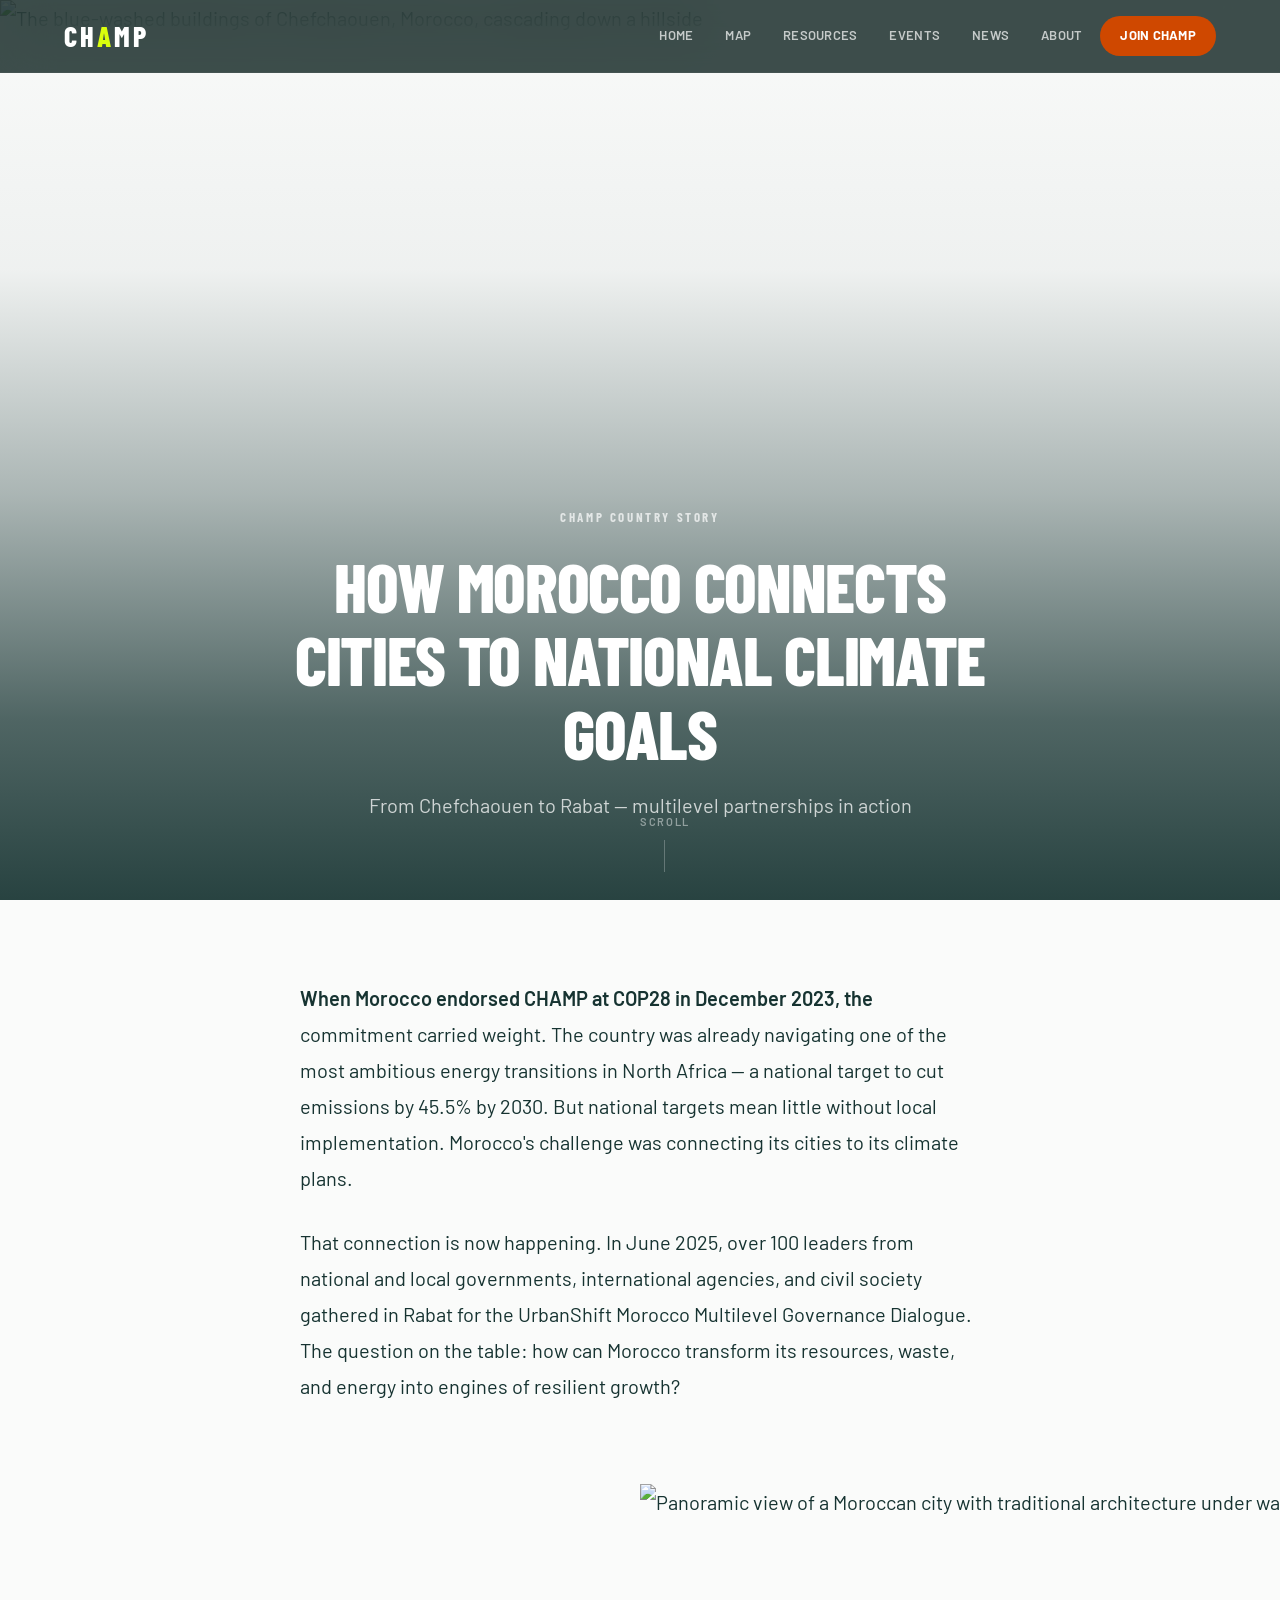
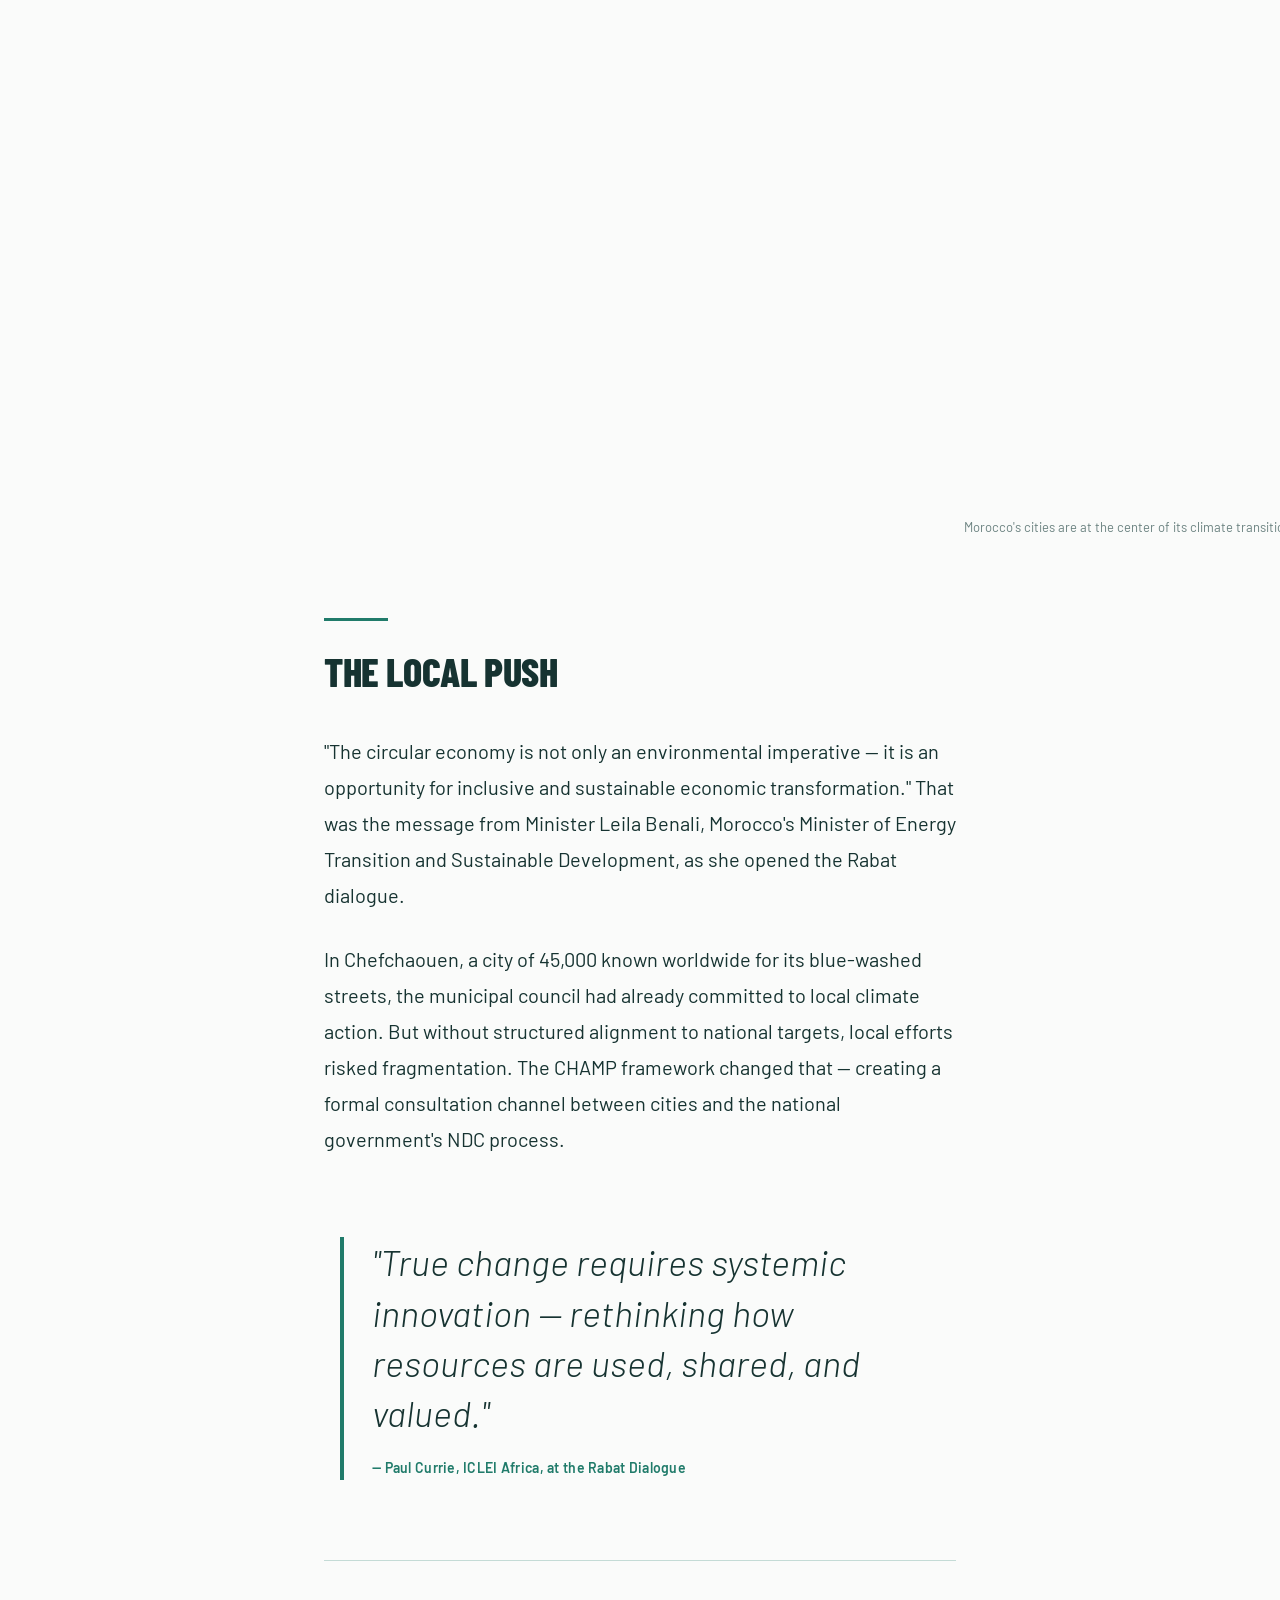
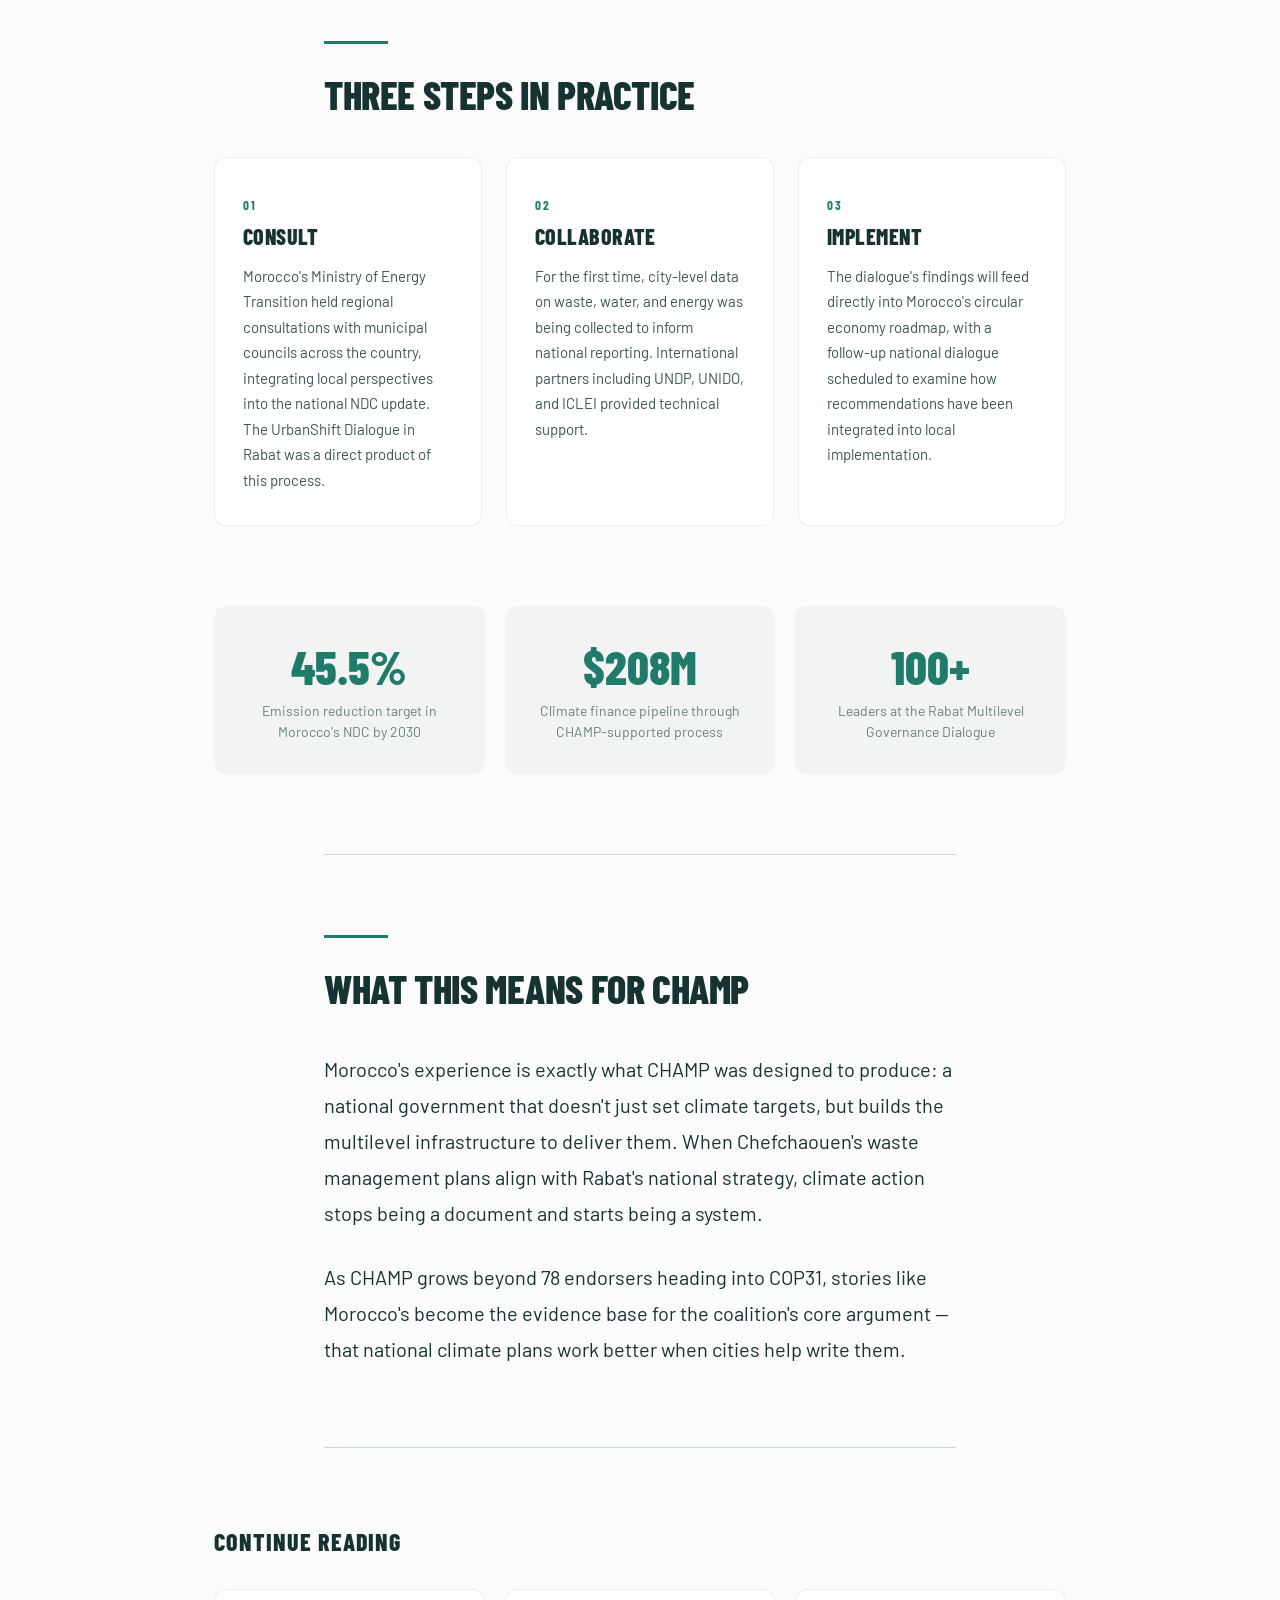
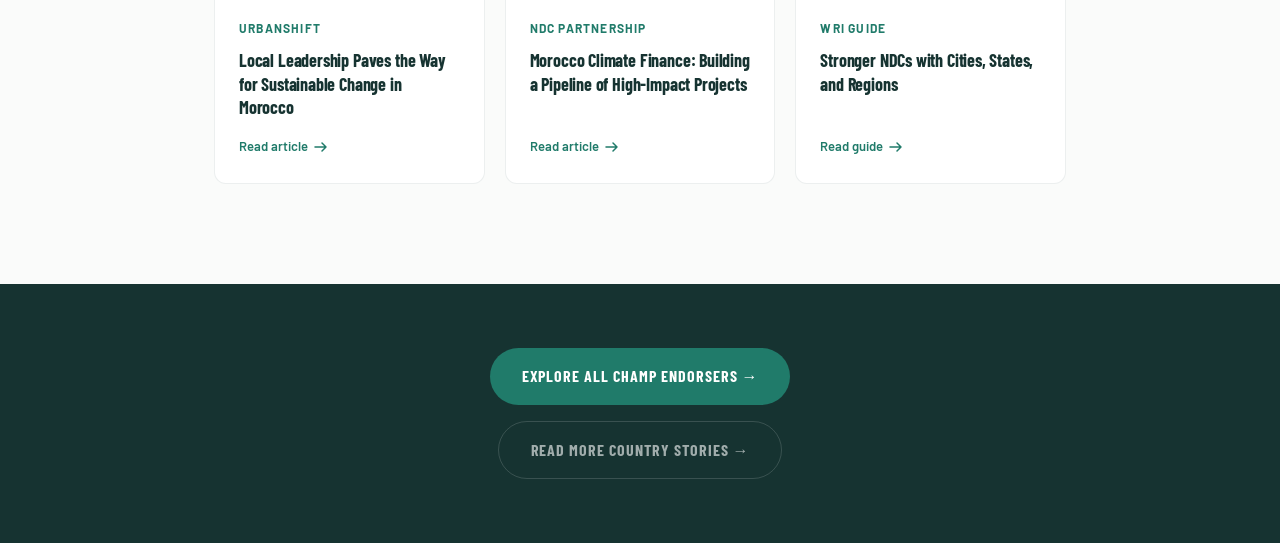
==== story/morocco.html @ 32584997 "feat: add Morocco country story — editorial longform page Immersive magazine-style feature article c" ====
<!DOCTYPE html>
<html lang="en">
<head>
  <meta charset="UTF-8">
  <meta name="viewport" content="width=device-width, initial-scale=1.0">
  <title>Morocco: Connecting Cities to National Climate Goals — CHAMP Country Story</title>
  <meta name="description" content="How Morocco is building multilevel partnerships to connect cities like Chefchaouen to national climate targets through the CHAMP coalition.">
  <meta property="og:title" content="How Morocco Connects Cities to National Climate Goals — CHAMP">
  <meta property="og:description" content="From Chefchaouen to Rabat — multilevel partnerships in action. A CHAMP country story.">
  <meta property="og:type" content="article">
  <link rel="icon" href="data:image/svg+xml,<svg xmlns='http://www.w3.org/2000/svg' viewBox='0 0 32 32'><circle cx='16' cy='16' r='14' fill='%23207B6A'/><text x='16' y='21' text-anchor='middle' fill='%23DBFE0C' font-size='14' font-weight='bold' font-family='sans-serif'>C</text></svg>">
  <link rel="preconnect" href="https://fonts.googleapis.com">
  <link rel="preconnect" href="https://fonts.gstatic.com" crossorigin>
  <link href="https://fonts.googleapis.com/css2?family=Barlow+Condensed:wght@700;800&family=Barlow:ital,wght@0,400;0,600;0,700;1,300&display=swap" rel="stylesheet">
  <link rel="stylesheet" href="../css/styles.css">

  <style>
    /* =============================================
       MOROCCO STORY — EDITORIAL STYLES
       Self-contained. Only nav comes from styles.css
       ============================================= */

    /* --- Reset page-level styles from main CSS --- */
    .story-page {
      background: #FAFBFA;
      color: #163331;
      font-family: 'Barlow', sans-serif;
      font-size: 20px;
      line-height: 1.8;
      overflow-x: hidden;
    }

    .story-page *,
    .story-page *::before,
    .story-page *::after {
      box-sizing: border-box;
    }

    /* Hide the grain overlay from main site */
    .grain-overlay { display: none; }

    /* --- Prose column --- */
    .story-prose {
      max-width: 680px;
      margin: 0 auto;
      padding: 0 24px;
    }

    /* =========================================
       HERO
       ========================================= */
    .story-hero {
      position: relative;
      width: 100%;
      height: 100vh;
      min-height: 600px;
      display: flex;
      align-items: flex-end;
      justify-content: center;
      overflow: hidden;
    }

    .story-hero__img {
      position: absolute;
      inset: 0;
      width: 100%;
      height: 100%;
      object-fit: cover;
      object-position: center 40%;
    }

    .story-hero__overlay {
      position: absolute;
      inset: 0;
      background: linear-gradient(
        to bottom,
        rgba(22, 51, 49, 0) 0%,
        rgba(22, 51, 49, 0.05) 30%,
        rgba(22, 51, 49, 0.35) 55%,
        rgba(22, 51, 49, 0.75) 80%,
        rgba(22, 51, 49, 0.92) 100%
      );
    }

    .story-hero__content {
      position: relative;
      z-index: 2;
      max-width: 800px;
      padding: 0 24px 80px;
      text-align: center;
      color: #fff;
    }

    .story-hero__eyebrow {
      font-family: 'Barlow Condensed', sans-serif;
      font-size: 0.8125rem;
      font-weight: 700;
      letter-spacing: 0.2em;
      text-transform: uppercase;
      color: rgba(255,255,255,0.7);
      margin-bottom: 20px;
      opacity: 0;
      transform: translateY(20px);
      animation: heroFadeIn 0.8s 0.3s cubic-bezier(0.16, 1, 0.3, 1) forwards;
    }

    .story-hero__headline {
      font-family: 'Barlow Condensed', sans-serif;
      font-size: clamp(2.5rem, 6vw, 4.25rem);
      font-weight: 800;
      line-height: 1.08;
      letter-spacing: -0.02em;
      text-transform: uppercase;
      margin: 0 0 20px;
      opacity: 0;
      transform: translateY(24px);
      animation: heroFadeIn 0.9s 0.5s cubic-bezier(0.16, 1, 0.3, 1) forwards;
    }

    .story-hero__subline {
      font-family: 'Barlow', sans-serif;
      font-size: clamp(1rem, 2vw, 1.25rem);
      font-weight: 400;
      line-height: 1.5;
      color: rgba(255,255,255,0.75);
      margin: 0;
      opacity: 0;
      transform: translateY(20px);
      animation: heroFadeIn 0.8s 0.75s cubic-bezier(0.16, 1, 0.3, 1) forwards;
    }

    .story-hero__scroll-hint {
      position: absolute;
      bottom: 28px;
      left: 50%;
      transform: translateX(-50%);
      z-index: 2;
      display: flex;
      flex-direction: column;
      align-items: center;
      gap: 8px;
      opacity: 0;
      animation: heroFadeIn 0.6s 1.2s cubic-bezier(0.16, 1, 0.3, 1) forwards;
    }

    .story-hero__scroll-hint span {
      font-size: 0.6875rem;
      font-weight: 600;
      letter-spacing: 0.15em;
      text-transform: uppercase;
      color: rgba(255,255,255,0.45);
    }

    .story-hero__scroll-line {
      width: 1px;
      height: 32px;
      background: rgba(255,255,255,0.25);
      position: relative;
      overflow: hidden;
    }

    .story-hero__scroll-line::after {
      content: '';
      position: absolute;
      top: -100%;
      left: 0;
      width: 100%;
      height: 100%;
      background: rgba(255,255,255,0.7);
      animation: scrollPulse 2s ease-in-out infinite;
    }

    @keyframes heroFadeIn {
      to { opacity: 1; transform: translateY(0); }
    }

    @keyframes scrollPulse {
      0%   { top: -100%; }
      50%  { top: 100%; }
      100% { top: 100%; }
    }

    /* =========================================
       INTRO SECTION
       ========================================= */
    .story-intro {
      padding: 80px 24px 0;
    }

    .story-intro p {
      max-width: 680px;
      margin: 0 auto 28px;
      font-size: 20px;
      line-height: 1.8;
      color: #163331;
    }

    .story-intro p:first-child::first-line {
      font-weight: 600;
    }

    /* =========================================
       FULL-WIDTH IMAGE BREAKOUT
       ========================================= */
    .story-breakout {
      position: relative;
      width: 100vw;
      left: 50%;
      transform: translateX(-50%);
      margin: 80px 0;
    }

    .story-breakout__img {
      width: 100%;
      height: 56vw;
      max-height: 620px;
      object-fit: cover;
      display: block;
    }

    .story-breakout__caption {
      max-width: 680px;
      margin: 14px auto 0;
      padding: 0 24px;
      font-size: 0.8125rem;
      line-height: 1.5;
      color: #6b8280;
    }

    /* =========================================
       SECTION HEADERS
       ========================================= */
    .story-section-header {
      max-width: 680px;
      margin: 0 auto 40px;
      padding: 0 24px;
    }

    .story-section-header__rule {
      width: 64px;
      height: 3px;
      background: #207B6A;
      border: none;
      margin: 0 0 28px;
    }

    .story-section-header h2 {
      font-family: 'Barlow Condensed', sans-serif;
      font-size: clamp(1.75rem, 4vw, 2.5rem);
      font-weight: 800;
      line-height: 1.12;
      letter-spacing: -0.01em;
      text-transform: uppercase;
      color: #163331;
      margin: 0;
    }

    /* =========================================
       BODY TEXT
       ========================================= */
    .story-body {
      max-width: 680px;
      margin: 0 auto;
      padding: 0 24px;
    }

    .story-body p {
      margin: 0 0 28px;
      font-size: 20px;
      line-height: 1.8;
      color: #163331;
    }

    /* =========================================
       SECTION DIVIDER
       ========================================= */
    .story-divider {
      width: 100%;
      max-width: 680px;
      margin: 80px auto;
      padding: 0 24px;
    }

    .story-divider hr {
      border: none;
      height: 1px;
      background: #207B6A;
      opacity: 0.25;
    }

    /* =========================================
       PULL QUOTE
       ========================================= */
    .story-pullquote {
      max-width: 600px;
      margin: 80px auto;
      padding: 0 24px 0 28px;
      border-left: 4px solid #207B6A;
    }

    .story-pullquote blockquote {
      margin: 0;
      padding: 0;
    }

    .story-pullquote blockquote p {
      font-family: 'Barlow', sans-serif;
      font-size: clamp(1.5rem, 3.5vw, 2.25rem);
      font-weight: 300;
      font-style: italic;
      line-height: 1.4;
      color: #163331;
      margin: 0 0 16px;
    }

    .story-pullquote cite {
      display: block;
      font-style: normal;
      font-size: 0.875rem;
      font-weight: 600;
      color: #207B6A;
      letter-spacing: 0.02em;
    }

    /* =========================================
       THREE STEPS CARDS
       ========================================= */
    .story-steps {
      max-width: 900px;
      margin: 0 auto 40px;
      padding: 0 24px;
      display: grid;
      grid-template-columns: repeat(3, 1fr);
      gap: 24px;
    }

    .story-step {
      background: #fff;
      border: 1px solid rgba(22, 51, 49, 0.08);
      border-radius: 12px;
      padding: 36px 28px 32px;
      transition: transform 0.3s cubic-bezier(0.16, 1, 0.3, 1),
                  box-shadow 0.3s cubic-bezier(0.16, 1, 0.3, 1);
    }

    .story-step:hover {
      transform: translateY(-3px);
      box-shadow: 0 8px 30px rgba(22, 51, 49, 0.08);
    }

    .story-step__number {
      font-family: 'Barlow Condensed', sans-serif;
      font-size: 0.8125rem;
      font-weight: 700;
      letter-spacing: 0.15em;
      color: #207B6A;
      margin-bottom: 6px;
    }

    .story-step__title {
      font-family: 'Barlow Condensed', sans-serif;
      font-size: 1.375rem;
      font-weight: 800;
      text-transform: uppercase;
      letter-spacing: 0.02em;
      color: #163331;
      margin: 0 0 14px;
      line-height: 1.2;
    }

    .story-step p {
      font-size: 0.9375rem;
      line-height: 1.7;
      color: #3d5654;
      margin: 0;
    }

    /* =========================================
       DATA CALLOUT CARDS
       ========================================= */
    .story-data-cards {
      max-width: 900px;
      margin: 80px auto;
      padding: 0 24px;
      display: grid;
      grid-template-columns: repeat(3, 1fr);
      gap: 20px;
    }

    .story-data-card {
      background: #F2F4F3;
      border-radius: 12px;
      padding: 36px 24px 32px;
      text-align: center;
    }

    .story-data-card__number {
      font-family: 'Barlow Condensed', sans-serif;
      font-size: clamp(2.5rem, 5vw, 3rem);
      font-weight: 800;
      color: #207B6A;
      line-height: 1;
      margin-bottom: 10px;
    }

    .story-data-card__label {
      font-size: 0.875rem;
      line-height: 1.5;
      color: #6b8280;
      max-width: 200px;
      margin: 0 auto;
    }

    /* =========================================
       RELATED CONTENT CARDS
       ========================================= */
    .story-related {
      max-width: 900px;
      margin: 0 auto;
      padding: 0 24px 100px;
    }

    .story-related__header {
      margin-bottom: 32px;
    }

    .story-related__header h2 {
      font-family: 'Barlow Condensed', sans-serif;
      font-size: 1.5rem;
      font-weight: 800;
      text-transform: uppercase;
      letter-spacing: 0.04em;
      color: #163331;
      margin: 0;
    }

    .story-related__grid {
      display: grid;
      grid-template-columns: repeat(3, 1fr);
      gap: 20px;
    }

    .story-related-card {
      display: flex;
      flex-direction: column;
      background: #fff;
      border: 1px solid rgba(22, 51, 49, 0.08);
      border-radius: 12px;
      padding: 28px 24px 24px;
      text-decoration: none;
      color: inherit;
      transition: transform 0.3s cubic-bezier(0.16, 1, 0.3, 1),
                  box-shadow 0.3s cubic-bezier(0.16, 1, 0.3, 1),
                  border-color 0.3s ease;
    }

    .story-related-card:hover {
      transform: translateY(-3px);
      box-shadow: 0 8px 30px rgba(22, 51, 49, 0.08);
      border-color: rgba(32, 123, 106, 0.25);
    }

    .story-related-card__source {
      font-size: 0.75rem;
      font-weight: 700;
      letter-spacing: 0.1em;
      text-transform: uppercase;
      color: #207B6A;
      margin-bottom: 10px;
    }

    .story-related-card__title {
      font-family: 'Barlow Condensed', sans-serif;
      font-size: 1.125rem;
      font-weight: 700;
      line-height: 1.3;
      color: #163331;
      margin: 0 0 auto;
      padding-bottom: 16px;
    }

    .story-related-card__arrow {
      font-size: 0.8125rem;
      font-weight: 600;
      color: #207B6A;
      display: flex;
      align-items: center;
      gap: 6px;
    }

    .story-related-card__arrow svg {
      transition: transform 0.25s ease;
    }

    .story-related-card:hover .story-related-card__arrow svg {
      transform: translateX(4px);
    }

    /* =========================================
       FOOTER CTA BAND
       ========================================= */
    .story-footer-cta {
      background: #163331;
      padding: 64px 24px;
      text-align: center;
    }

    .story-footer-cta__inner {
      max-width: 600px;
      margin: 0 auto;
      display: flex;
      flex-direction: column;
      align-items: center;
      gap: 16px;
    }

    .story-footer-cta a {
      display: inline-block;
      font-family: 'Barlow Condensed', sans-serif;
      font-size: 1rem;
      font-weight: 700;
      letter-spacing: 0.06em;
      text-transform: uppercase;
      text-decoration: none;
      padding: 14px 32px;
      border-radius: 100px;
      transition: transform 0.25s cubic-bezier(0.16, 1, 0.3, 1),
                  background 0.25s ease,
                  box-shadow 0.25s ease;
    }

    .story-footer-cta a:hover {
      transform: translateY(-2px);
    }

    .story-footer-cta__primary {
      background: #207B6A;
      color: #fff;
    }

    .story-footer-cta__primary:hover {
      background: #1a9a82;
      box-shadow: 0 6px 20px rgba(32, 123, 106, 0.3);
    }

    .story-footer-cta__secondary {
      background: transparent;
      color: rgba(255,255,255,0.6);
      border: 1px solid rgba(255,255,255,0.15);
    }

    .story-footer-cta__secondary:hover {
      color: #fff;
      border-color: rgba(255,255,255,0.35);
    }

    /* =========================================
       SCROLL REVEAL ANIMATION
       ========================================= */
    .reveal {
      opacity: 0;
      transform: translateY(30px);
      transition: opacity 0.7s cubic-bezier(0.16, 1, 0.3, 1),
                  transform 0.7s cubic-bezier(0.16, 1, 0.3, 1);
    }

    .reveal.is-revealed {
      opacity: 1;
      transform: translateY(0);
    }

    /* Stagger children */
    .reveal-stagger > .reveal:nth-child(1) { transition-delay: 0s; }
    .reveal-stagger > .reveal:nth-child(2) { transition-delay: 0.1s; }
    .reveal-stagger > .reveal:nth-child(3) { transition-delay: 0.2s; }

    /* =========================================
       RESPONSIVE
       ========================================= */
    @media (max-width: 768px) {
      .story-hero__content {
        padding-bottom: 100px;
      }

      .story-hero__headline {
        font-size: clamp(2rem, 8vw, 2.75rem);
      }

      .story-hero__scroll-hint {
        bottom: 50px;
      }

      .story-intro {
        padding-top: 56px;
      }

      .story-intro p,
      .story-body p {
        font-size: 18px;
        line-height: 1.75;
      }

      .story-breakout {
        margin: 56px 0;
      }

      .story-breakout__img {
        height: 65vw;
      }

      .story-pullquote {
        margin: 56px auto;
        padding-left: 20px;
      }

      .story-pullquote blockquote p {
        font-size: 1.375rem;
      }

      .story-steps {
        grid-template-columns: 1fr;
        gap: 16px;
      }

      .story-step {
        padding: 28px 24px 24px;
      }

      .story-data-cards {
        grid-template-columns: 1fr;
        gap: 12px;
        margin: 56px auto;
      }

      .story-data-card {
        padding: 28px 20px 24px;
      }

      .story-related__grid {
        grid-template-columns: 1fr;
        gap: 12px;
      }

      .story-related {
        padding-bottom: 64px;
      }

      .story-divider {
        margin: 56px auto;
      }

      .story-footer-cta {
        padding: 48px 24px;
      }
    }

    @media (min-width: 769px) and (max-width: 1024px) {
      .story-steps {
        grid-template-columns: repeat(3, 1fr);
        gap: 16px;
      }

      .story-step {
        padding: 28px 20px 24px;
      }

      .story-step p {
        font-size: 0.875rem;
      }
    }

    /* =========================================
       PRINT STYLES
       ========================================= */
    @media print {
      .site-header,
      .nav-overlay,
      .story-hero__scroll-hint,
      .story-footer-cta {
        display: none !important;
      }

      .story-page {
        font-size: 12pt;
        line-height: 1.6;
        color: #000;
        background: #fff;
      }

      .story-hero {
        height: auto;
        min-height: 0;
        page-break-after: always;
      }

      .story-hero__img {
        position: relative;
        height: 300px;
      }

      .story-hero__overlay {
        display: none;
      }

      .story-hero__content {
        position: relative;
        color: #000;
        padding: 24px 0;
      }

      .story-breakout {
        width: 100%;
        left: 0;
        transform: none;
      }

      .story-breakout__img {
        height: auto;
        max-height: 300px;
      }

      .story-steps,
      .story-data-cards,
      .story-related__grid {
        grid-template-columns: repeat(3, 1fr);
      }

      .reveal {
        opacity: 1 !important;
        transform: none !important;
      }

      a[href]::after {
        content: " (" attr(href) ")";
        font-size: 0.75em;
        color: #666;
      }

      .nav-logo::after,
      .nav-menu a::after,
      .story-related-card__arrow::after {
        content: none !important;
      }
    }
  </style>
</head>
<body class="story-page">

  <a href="#story-content" class="skip-link">Skip to main content</a>

  <!-- Header — shared nav from styles.css -->
  <header class="site-header">
    <nav class="site-nav" aria-label="Main navigation">
      <a href="../index.html" class="nav-logo" aria-label="CHAMP home">CH<span>A</span>MP</a>
      <button class="nav-hamburger" aria-expanded="false" aria-controls="nav-menu" aria-label="Toggle navigation menu">
        <span></span><span></span><span></span>
      </button>
      <div class="nav-menu" id="nav-menu" role="menubar">
        <a href="../index.html" role="menuitem">Home</a>
        <a href="../index.html#map-section" role="menuitem">Map</a>
        <a href="../resources.html" role="menuitem">Resources</a>
        <a href="../events.html" role="menuitem">Events</a>
        <a href="../news.html" role="menuitem">News</a>
        <a href="../about.html" role="menuitem">About</a>
        <a href="../about.html#join" class="nav-cta" role="menuitem">Join CHAMP</a>
      </div>
    </nav>
    <div class="nav-overlay"></div>
  </header>

  <main id="story-content">

    <!-- ============ HERO ============ -->
    <section class="story-hero" aria-label="Story hero">
      <img
        class="story-hero__img"
        src="https://images.unsplash.com/photo-1553603227-2358aabe821e?w=1920&q=80"
        alt="The blue-washed buildings of Chefchaouen, Morocco, cascading down a hillside"
        loading="eager"
      >
      <div class="story-hero__overlay" aria-hidden="true"></div>
      <div class="story-hero__content">
        <p class="story-hero__eyebrow">CHAMP Country Story</p>
        <h1 class="story-hero__headline">How Morocco Connects Cities to National Climate Goals</h1>
        <p class="story-hero__subline">From Chefchaouen to Rabat — multilevel partnerships in action</p>
      </div>
      <div class="story-hero__scroll-hint" aria-hidden="true">
        <span>Scroll</span>
        <div class="story-hero__scroll-line"></div>
      </div>
    </section>

    <!-- ============ INTRO ============ -->
    <section class="story-intro" aria-label="Introduction">
      <p class="reveal">When Morocco endorsed CHAMP at COP28 in December 2023, the commitment carried weight. The country was already navigating one of the most ambitious energy transitions in North Africa — a national target to cut emissions by 45.5% by 2030. But national targets mean little without local implementation. Morocco's challenge was connecting its cities to its climate plans.</p>
      <p class="reveal">That connection is now happening. In June 2025, over 100 leaders from national and local governments, international agencies, and civil society gathered in Rabat for the UrbanShift Morocco Multilevel Governance Dialogue. The question on the table: how can Morocco transform its resources, waste, and energy into engines of resilient growth?</p>
    </section>

    <!-- ============ FULL-WIDTH IMAGE BREAK ============ -->
    <figure class="story-breakout reveal" role="img" aria-label="Morocco landscape">
      <img
        class="story-breakout__img"
        src="https://images.unsplash.com/photo-1489749798305-4fea3ae63d43?w=1920&q=80"
        alt="Panoramic view of a Moroccan city with traditional architecture under warm sunlight"
        loading="lazy"
      >
      <figcaption class="story-breakout__caption">Morocco's cities are at the center of its climate transition. Photo: Unsplash</figcaption>
    </figure>

    <!-- ============ THE LOCAL PUSH ============ -->
    <div class="story-section-header reveal">
      <hr class="story-section-header__rule">
      <h2>The Local Push</h2>
    </div>

    <div class="story-body">
      <p class="reveal">"The circular economy is not only an environmental imperative — it is an opportunity for inclusive and sustainable economic transformation." That was the message from Minister Leila Benali, Morocco's Minister of Energy Transition and Sustainable Development, as she opened the Rabat dialogue.</p>
      <p class="reveal">In Chefchaouen, a city of 45,000 known worldwide for its blue-washed streets, the municipal council had already committed to local climate action. But without structured alignment to national targets, local efforts risked fragmentation. The CHAMP framework changed that — creating a formal consultation channel between cities and the national government's NDC process.</p>
    </div>

    <!-- ============ PULL QUOTE ============ -->
    <aside class="story-pullquote reveal" aria-label="Pull quote">
      <blockquote>
        <p>"True change requires systemic innovation — rethinking how resources are used, shared, and valued."</p>
        <cite>— Paul Currie, ICLEI Africa, at the Rabat Dialogue</cite>
      </blockquote>
    </aside>

    <!-- ============ DIVIDER ============ -->
    <div class="story-divider" aria-hidden="true"><hr></div>

    <!-- ============ THREE STEPS IN PRACTICE ============ -->
    <div class="story-section-header reveal">
      <hr class="story-section-header__rule">
      <h2>Three Steps in Practice</h2>
    </div>

    <div class="story-steps reveal-stagger">
      <article class="story-step reveal">
        <div class="story-step__number">01</div>
        <h3 class="story-step__title">Consult</h3>
        <p>Morocco's Ministry of Energy Transition held regional consultations with municipal councils across the country, integrating local perspectives into the national NDC update. The UrbanShift Dialogue in Rabat was a direct product of this process.</p>
      </article>
      <article class="story-step reveal">
        <div class="story-step__number">02</div>
        <h3 class="story-step__title">Collaborate</h3>
        <p>For the first time, city-level data on waste, water, and energy was being collected to inform national reporting. International partners including UNDP, UNIDO, and ICLEI provided technical support.</p>
      </article>
      <article class="story-step reveal">
        <div class="story-step__number">03</div>
        <h3 class="story-step__title">Implement</h3>
        <p>The dialogue's findings will feed directly into Morocco's circular economy roadmap, with a follow-up national dialogue scheduled to examine how recommendations have been integrated into local implementation.</p>
      </article>
    </div>

    <!-- ============ DATA CALLOUT CARDS ============ -->
    <div class="story-data-cards reveal-stagger" aria-label="Key statistics">
      <div class="story-data-card reveal">
        <div class="story-data-card__number">45.5%</div>
        <p class="story-data-card__label">Emission reduction target in Morocco's NDC by 2030</p>
      </div>
      <div class="story-data-card reveal">
        <div class="story-data-card__number">$208M</div>
        <p class="story-data-card__label">Climate finance pipeline through CHAMP-supported process</p>
      </div>
      <div class="story-data-card reveal">
        <div class="story-data-card__number">100+</div>
        <p class="story-data-card__label">Leaders at the Rabat Multilevel Governance Dialogue</p>
      </div>
    </div>

    <!-- ============ DIVIDER ============ -->
    <div class="story-divider" aria-hidden="true"><hr></div>

    <!-- ============ WHAT THIS MEANS FOR CHAMP ============ -->
    <div class="story-section-header reveal">
      <hr class="story-section-header__rule">
      <h2>What This Means for CHAMP</h2>
    </div>

    <div class="story-body">
      <p class="reveal">Morocco's experience is exactly what CHAMP was designed to produce: a national government that doesn't just set climate targets, but builds the multilevel infrastructure to deliver them. When Chefchaouen's waste management plans align with Rabat's national strategy, climate action stops being a document and starts being a system.</p>
      <p class="reveal">As CHAMP grows beyond 78 endorsers heading into COP31, stories like Morocco's become the evidence base for the coalition's core argument — that national climate plans work better when cities help write them.</p>
    </div>

    <!-- ============ DIVIDER ============ -->
    <div class="story-divider" aria-hidden="true"><hr></div>

    <!-- ============ RELATED CONTENT ============ -->
    <section class="story-related reveal" aria-label="Related reading">
      <div class="story-related__header">
        <h2>Continue Reading</h2>
      </div>
      <div class="story-related__grid reveal-stagger">
        <a href="https://www.shiftcities.org/post/local-leadership-paves-way-sustainable-change-morocco" class="story-related-card reveal" target="_blank" rel="noopener noreferrer">
          <div class="story-related-card__source">UrbanShift</div>
          <h3 class="story-related-card__title">Local Leadership Paves the Way for Sustainable Change in Morocco</h3>
          <div class="story-related-card__arrow">
            Read article
            <svg width="14" height="14" viewBox="0 0 14 14" fill="none" aria-hidden="true">
              <path d="M1 7h11M8 3l4 4-4 4" stroke="currentColor" stroke-width="1.5" stroke-linecap="round" stroke-linejoin="round"/>
            </svg>
          </div>
        </a>
        <a href="https://ndcpartnership.org/news/climate-finance-motion-morocco-builds-pipeline-high-impact-projects-worth-usd-208-million" class="story-related-card reveal" target="_blank" rel="noopener noreferrer">
          <div class="story-related-card__source">NDC Partnership</div>
          <h3 class="story-related-card__title">Morocco Climate Finance: Building a Pipeline of High-Impact Projects</h3>
          <div class="story-related-card__arrow">
            Read article
            <svg width="14" height="14" viewBox="0 0 14 14" fill="none" aria-hidden="true">
              <path d="M1 7h11M8 3l4 4-4 4" stroke="currentColor" stroke-width="1.5" stroke-linecap="round" stroke-linejoin="round"/>
            </svg>
          </div>
        </a>
        <a href="#" class="story-related-card reveal">
          <div class="story-related-card__source">WRI Guide</div>
          <h3 class="story-related-card__title">Stronger NDCs with Cities, States, and Regions</h3>
          <div class="story-related-card__arrow">
            Read guide
            <svg width="14" height="14" viewBox="0 0 14 14" fill="none" aria-hidden="true">
              <path d="M1 7h11M8 3l4 4-4 4" stroke="currentColor" stroke-width="1.5" stroke-linecap="round" stroke-linejoin="round"/>
            </svg>
          </div>
        </a>
      </div>
    </section>

  </main>

  <!-- ============ FOOTER CTA BAND ============ -->
  <footer class="story-footer-cta">
    <div class="story-footer-cta__inner">
      <a href="../index.html#map-section" class="story-footer-cta__primary">Explore all CHAMP endorsers &rarr;</a>
      <a href="#" class="story-footer-cta__secondary">Read more Country Stories &rarr;</a>
    </div>
  </footer>

  <!-- Shared nav JS -->
  <script src="../js/nav.js"></script>

  <!-- Scroll reveal (self-contained) -->
  <script>
    (function() {
      'use strict';

      if (!('IntersectionObserver' in window)) {
        // Fallback: show everything if IntersectionObserver is unsupported
        document.querySelectorAll('.reveal').forEach(function(el) {
          el.classList.add('is-revealed');
        });
        return;
      }

      var observer = new IntersectionObserver(function(entries) {
        entries.forEach(function(entry) {
          if (entry.isIntersecting) {
            entry.target.classList.add('is-revealed');
            observer.unobserve(entry.target);
          }
        });
      }, {
        threshold: 0.1,
        rootMargin: '0px 0px -40px 0px'
      });

      document.querySelectorAll('.reveal').forEach(function(el) {
        observer.observe(el);
      });
    })();
  </script>

</body>
</html>
---- css/styles.css ----
/* ================================================
   CHAMP — Elevated Design System
   Aesthetic: Refined Dark Editorial
   Typography: Barlow Condensed (display) + Barlow (body)
   ================================================ */

/* --- Custom Properties --- */
:root {
  /* Brand */
  --dark-green: #163331;
  --navy: #263A6A;
  --teal: #207B6A;
  --neon-green: #DBFE0C;
  --light-mint: #B4DFCE;
  --orange: #CF4800;
  --blue-teal: #5AA0A9;
  --light-gray: #E5E7EB;
  --white: #FFFFFF;
  --black: #000000;

  /* Extended */
  --dark-deep: #0b1a18;
  --navy-deep: #1a2847;
  --surface-light: #f2f5f4;
  --surface-off: #f8faf9;
  --surface-elevated: rgba(255,255,255,0.04);
  --text-dim: rgba(255,255,255,0.45);
  --text-muted: #6b8280;
  --border-glass: rgba(255,255,255,0.08);
  --border-light: rgba(22,51,49,0.06);

  /* Typography */
  --font-primary: 'Barlow', sans-serif;
  --font-display: 'Barlow Condensed', 'Barlow', sans-serif;

  /* Shadows */
  --shadow-sm: 0 1px 3px rgba(0,0,0,0.04), 0 1px 2px rgba(0,0,0,0.06);
  --shadow-md: 0 4px 20px rgba(0,0,0,0.08);
  --shadow-lg: 0 12px 40px rgba(0,0,0,0.12);
  --shadow-xl: 0 20px 60px rgba(0,0,0,0.16);
  --shadow-glow-teal: 0 0 40px rgba(32,123,106,0.15);
  --shadow-glow-neon: 0 0 40px rgba(219,254,12,0.12);
  --shadow-sidebar: -8px 0 40px rgba(0,0,0,0.3);

  /* Radii */
  --radius-sm: 4px;
  --radius-md: 8px;
  --radius-lg: 16px;
  --radius-xl: 24px;
  --radius-pill: 100px;

  /* Transitions */
  --ease-out: cubic-bezier(0.16, 1, 0.3, 1);
  --ease-in-out: cubic-bezier(0.65, 0, 0.35, 1);
  --transition-fast: 200ms var(--ease-out);
  --transition: 400ms var(--ease-out);
  --transition-slow: 700ms var(--ease-out);

  /* Layout */
  --max-width: 1200px;
  --section-padding: 100px;
  --nav-height: 72px;
}

/* --- Reset --- */
*, *::before, *::after {
  box-sizing: border-box;
  margin: 0;
  padding: 0;
}

html {
  font-size: 16px;
  scroll-behavior: smooth;
  -webkit-text-size-adjust: 100%;
}

body {
  font-family: var(--font-primary);
  font-weight: 400;
  line-height: 1.6;
  color: var(--black);
  background: var(--white);
  overflow-x: hidden;
  -webkit-font-smoothing: antialiased;
  -moz-osx-font-smoothing: grayscale;
}

body.nav-open,
body.sidebar-open {
  overflow: hidden;
}

img, svg {
  max-width: 100%;
  height: auto;
  display: block;
}

ul, ol { list-style: none; }

a {
  color: inherit;
  text-decoration: none;
  transition: color var(--transition);
}

button {
  font-family: var(--font-primary);
  cursor: pointer;
  border: none;
  background: none;
}

/* --- Keyframe Animations --- */
@keyframes heroReveal {
  from {
    opacity: 0;
    transform: translateY(40px);
  }
  to {
    opacity: 1;
    transform: none;
  }
}

@keyframes heroRevealScale {
  from {
    opacity: 0;
    transform: scale(0.92);
  }
  to {
    opacity: 1;
    transform: none;
  }
}

@keyframes float {
  0%, 100% { transform: translateY(0) rotate(0deg); }
  50% { transform: translateY(-20px) rotate(1deg); }
}

@keyframes floatSlow {
  0%, 100% { transform: translateY(0); }
  50% { transform: translateY(-10px); }
}

@keyframes spin {
  from { transform: rotate(0deg); }
  to { transform: rotate(360deg); }
}

@keyframes gradientShift {
  0%, 100% { background-position: 0% 50%; }
  50% { background-position: 100% 50%; }
}

@keyframes lineGrow {
  from { transform: scaleX(0); }
  to { transform: scaleX(1); }
}

@keyframes shimmer {
  0% { background-position: -200% 0; }
  100% { background-position: 200% 0; }
}

/* --- Grain Texture Overlay --- */
.grain-overlay {
  position: fixed;
  inset: 0;
  pointer-events: none;
  z-index: 9999;
  opacity: 0.01;
  background-image: url("data:image/svg+xml,%3Csvg viewBox='0 0 256 256' xmlns='http://www.w3.org/2000/svg'%3E%3Cfilter id='n'%3E%3CfeTurbulence type='fractalNoise' baseFrequency='0.8' numOctaves='4' stitchTiles='stitch'/%3E%3C/filter%3E%3Crect width='100%25' height='100%25' filter='url(%23n)' opacity='1'/%3E%3C/svg%3E");
  background-size: 200px 200px;
}

/* --- Skip to content --- */
.skip-link {
  position: absolute;
  top: -100%;
  left: 16px;
  z-index: 10000;
  padding: 12px 24px;
  background: var(--neon-green);
  color: var(--dark-green);
  font-weight: 700;
  font-size: 1rem;
  border-radius: var(--radius-sm);
  transition: top var(--transition);
}

.skip-link:focus {
  top: 16px;
}

/* --- Focus indicators --- */
:focus-visible {
  outline: 3px solid var(--neon-green);
  outline-offset: 2px;
}

a:focus-visible,
button:focus-visible,
[tabindex]:focus-visible {
  outline: 3px solid var(--neon-green);
  outline-offset: 2px;
}

/* --- Typography --- */
h1, h2, h3, h4, h5, h6 {
  font-weight: 700;
  line-height: 1.2;
}

h1 {
  font-family: var(--font-display);
  font-size: clamp(3.5rem, 8vw, 7rem);
  font-weight: 800;
  text-transform: uppercase;
  letter-spacing: -0.03em;
}

h2 {
  font-family: var(--font-display);
  font-size: clamp(2rem, 4vw, 3.25rem);
  font-weight: 700;
  text-transform: uppercase;
  letter-spacing: -0.02em;
  margin-bottom: 48px;
}

h3 {
  font-size: 1.5rem;
  letter-spacing: -0.01em;
  margin-bottom: 14px;
}

h4 {
  font-size: 1.25rem;
  margin-bottom: 10px;
}

.text-accent {
  font-weight: 300;
  font-style: italic;
}

/* --- Layout --- */
.container {
  width: 100%;
  max-width: var(--max-width);
  margin: 0 auto;
  padding: 0 24px;
}

.section {
  padding: var(--section-padding) 0;
  position: relative;
}

/* --- Section Labels --- */
.section-label {
  display: block;
  font-size: 0.75rem;
  font-weight: 700;
  letter-spacing: 0.15em;
  text-transform: uppercase;
  color: var(--teal);
  margin-bottom: 12px;
  position: relative;
  padding-left: 20px;
  text-align: left !important;
}

.section-label::before {
  content: '';
  position: absolute;
  left: 0;
  top: 50%;
  transform: translateY(-50%);
  width: 12px;
  height: 1.5px;
  background: var(--teal);
}

.join-cta .section-label {
  text-align: center !important;
  padding-left: 0;
}

.join-cta .section-label::before {
  display: none;
}

/* --- Section Divider --- */
.section-divider {
  height: 1px;
  background: linear-gradient(90deg, transparent 0%, var(--teal) 50%, transparent 100%);
  opacity: 0.2;
  max-width: 600px;
  margin: 0 auto;
}

/* --- Navigation (Glass Morphism) --- */
.site-header {
  position: fixed;
  top: 0;
  left: 0;
  right: 0;
  z-index: 1000;
  background: rgba(14, 34, 32, 0.8);
  backdrop-filter: blur(24px);
  -webkit-backdrop-filter: blur(24px);
  border-bottom: 1px solid rgba(255,255,255,0.04);
  transition: background var(--transition), border-color var(--transition);
}

.site-header.is-scrolled {
  background: rgba(14, 34, 32, 0.95);
}

.site-nav {
  display: flex;
  align-items: center;
  justify-content: space-between;
  max-width: var(--max-width);
  margin: 0 auto;
  padding: 0 24px;
  height: var(--nav-height);
}

.nav-logo {
  font-family: var(--font-display);
  font-size: 1.75rem;
  font-weight: 800;
  color: var(--white);
  letter-spacing: 3px;
  text-transform: uppercase;
  transition: opacity var(--transition);
}

.nav-logo:hover {
  opacity: 0.8;
}

.nav-logo span {
  color: var(--neon-green);
}

.nav-menu {
  display: flex;
  align-items: center;
  gap: 4px;
}

.nav-menu a {
  color: rgba(255,255,255,0.7);
  font-size: 0.8125rem;
  font-weight: 600;
  padding: 8px 14px;
  border-radius: var(--radius-pill);
  transition: all var(--transition-fast);
  white-space: nowrap;
  letter-spacing: 0.02em;
  text-transform: uppercase;
}

.nav-menu a:hover {
  color: var(--white);
  background: rgba(255,255,255,0.06);
}

.nav-menu a.is-active {
  color: var(--neon-green);
  background: rgba(219,254,12,0.08);
}

.nav-cta {
  background: var(--orange) !important;
  color: var(--white) !important;
  padding: 8px 20px !important;
  border-radius: var(--radius-pill) !important;
  font-weight: 700 !important;
  transition: all var(--transition-fast) !important;
}

.nav-cta:hover {
  background: #b53e00 !important;
  color: var(--white) !important;
  transform: translateY(-1px);
  box-shadow: 0 4px 12px rgba(207,72,0,0.3);
}

.nav-hamburger {
  display: none;
  flex-direction: column;
  justify-content: center;
  gap: 5px;
  width: 36px;
  height: 36px;
  padding: 6px;
  cursor: pointer;
  z-index: 1001;
  border-radius: var(--radius-sm);
  transition: background var(--transition-fast);
}

.nav-hamburger:hover {
  background: rgba(255,255,255,0.06);
}

.nav-hamburger span {
  display: block;
  width: 100%;
  height: 2px;
  background: var(--white);
  transition: transform var(--transition), opacity var(--transition);
  border-radius: 1px;
}

.nav-overlay {
  display: none;
  position: fixed;
  inset: 0;
  background: rgba(0,0,0,0.6);
  backdrop-filter: blur(4px);
  z-index: 999;
}

.nav-overlay.is-visible {
  display: block;
}

/* --- Buttons --- */
.btn {
  display: inline-flex;
  align-items: center;
  gap: 8px;
  padding: 14px 28px;
  font-family: var(--font-primary);
  font-size: 0.875rem;
  font-weight: 700;
  border-radius: var(--radius-pill);
  transition: all var(--transition);
  cursor: pointer;
  text-align: center;
  line-height: 1.4;
  letter-spacing: 0.02em;
  text-transform: uppercase;
  position: relative;
  overflow: hidden;
}


.btn-primary {
  background: var(--orange);
  color: var(--white);
  border: 2px solid var(--orange);
}

.btn-primary:hover {
  background: #b53e00;
  border-color: #b53e00;
  transform: translateY(-2px);
  box-shadow: 0 4px 16px rgba(207,72,0,0.25);
}

.btn-secondary {
  background: transparent;
  color: var(--teal);
  border: 2px solid var(--teal);
}

.btn-secondary:hover {
  background: var(--teal);
  color: var(--white);
  transform: translateY(-2px);
  box-shadow: var(--shadow-glow-teal);
}

.btn-cta {
  background: var(--neon-green);
  color: var(--dark-green);
  border: 2px solid var(--neon-green);
  font-weight: 700;
}

.btn-cta:hover {
  background: #c8eb00;
  border-color: #c8eb00;
  transform: translateY(-2px);
  box-shadow: var(--shadow-glow-neon);
}

.btn-ghost {
  background: transparent;
  color: var(--white);
  border: 1.5px solid rgba(255,255,255,0.2);
}

.btn-ghost:hover {
  border-color: var(--white);
  background: rgba(255,255,255,0.06);
  transform: translateY(-2px);
}

.btn-small {
  padding: 8px 18px;
  font-size: 0.8125rem;
}

/* --- Cards (Refined) --- */
.card {
  background: var(--white);
  border-radius: var(--radius-lg);
  border: 1px solid var(--border-light);
  transition: all var(--transition);
  overflow: hidden;
  display: flex;
  flex-direction: column;
  position: relative;
}

.card::before {
  content: '';
  position: absolute;
  inset: 0;
  border-radius: var(--radius-lg);
  padding: 1px;
  background: linear-gradient(135deg, rgba(32,123,106,0.2) 0%, transparent 50%, rgba(219,254,12,0.1) 100%);
  -webkit-mask: linear-gradient(#fff 0 0) content-box, linear-gradient(#fff 0 0);
  -webkit-mask-composite: xor;
  mask-composite: exclude;
  opacity: 0;
  transition: opacity 0.3s var(--ease-out);
  pointer-events: none;
}

.card:hover {
  transform: translateY(-4px);
  box-shadow: 0 8px 30px rgba(22,51,49,0.08);
}

.card:hover::before {
  opacity: 1;
}

.card-body {
  padding: 28px;
  flex: 1;
}

.card-footer {
  padding: 0 28px 28px;
}

.card-title {
  font-size: 1.25rem;
  font-weight: 700;
  margin-bottom: 14px;
  color: var(--dark-green);
  line-height: 1.35;
}

.card-text {
  font-size: 0.9375rem;
  color: var(--text-muted);
  line-height: 1.7;
  margin-bottom: 16px;
}

.card-date {
  font-size: 0.8125rem;
  color: var(--text-muted);
  font-weight: 600;
  letter-spacing: 0.02em;
}

/* --- Badges --- */
.badge {
  display: inline-block;
  padding: 4px 14px;
  font-size: 0.6875rem;
  font-weight: 700;
  text-transform: uppercase;
  letter-spacing: 0.08em;
  border-radius: var(--radius-pill);
  margin-bottom: 14px;
}

.badge-pdf { background: rgba(207,72,0,0.1); color: var(--orange); }
.badge-guide { background: rgba(32,123,106,0.1); color: var(--teal); }
.badge-briefing { background: rgba(38,58,106,0.1); color: var(--navy); }
.badge-expert { background: rgba(90,160,169,0.1); color: var(--blue-teal); }
.badge-case-study { background: rgba(90,160,169,0.1); color: var(--blue-teal); }
.badge-region { background: rgba(32,123,106,0.1); color: var(--teal); }
.badge-virtual { background: rgba(38,58,106,0.1); color: var(--navy); }
.badge-in-person { background: rgba(32,123,106,0.1); color: var(--teal); }
.badge-hybrid { background: rgba(90,160,169,0.1); color: var(--blue-teal); }

/* Dark context badges */
.dark-section .badge-pdf { background: rgba(207,72,0,0.2); color: #ff7a3d; }
.dark-section .badge-guide { background: rgba(32,123,106,0.2); color: var(--light-mint); }
.dark-section .badge-region { background: rgba(32,123,106,0.2); color: var(--light-mint); }

/* ================================================
   HERO SECTION — Dramatic Full Viewport
   ================================================ */
.hero {
  position: relative;
  min-height: 100vh;
  display: flex;
  align-items: center;
  justify-content: center;
  padding: calc(var(--nav-height) + 40px) 0 80px;
  background: linear-gradient(180deg, #0b1a18 0%, #163331 100%);
  overflow: hidden;
}

/* Grain texture on hero */
.hero::before {
  content: '';
  position: absolute;
  inset: 0;
  background-image: url("data:image/svg+xml,%3Csvg viewBox='0 0 256 256' xmlns='http://www.w3.org/2000/svg'%3E%3Cfilter id='n'%3E%3CfeTurbulence type='fractalNoise' baseFrequency='0.75' numOctaves='4' stitchTiles='stitch'/%3E%3C/filter%3E%3Crect width='100%25' height='100%25' filter='url(%23n)' opacity='1'/%3E%3C/svg%3E");
  background-size: 200px 200px;
  opacity: 0.012;
  pointer-events: none;
  z-index: 1;
}

/* Decorative rings */
.hero-decor {
  position: absolute;
  inset: 0;
  pointer-events: none;
  z-index: 1;
  overflow: hidden;
}

.hero-ring {
  position: absolute;
  border-radius: 50%;
  border: 1px solid;
}

.hero-ring-1 {
  top: -15%;
  right: -10%;
  width: 900px;
  height: 900px;
  border-color: rgba(32,123,106,0.04);
  animation: none;
}

.hero-content {
  position: relative;
  z-index: 2;
  text-align: center;
  max-width: 1000px;
  margin: 0 auto;
}

/* Hero animated entrance */
.hero-anim {
  opacity: 0;
  animation: heroReveal 0.8s var(--ease-out) forwards;
}

.hero-anim-1 { animation-delay: 0.2s; }
.hero-anim-2 { animation-delay: 0.5s; }
.hero-anim-3 { animation-delay: 0.8s; }
.hero-anim-4 { animation-delay: 1.1s; }

.hero h1 {
  color: var(--white);
  margin-bottom: 24px;
  line-height: 0.95;
}

.hero h1 .accent {
  color: var(--neon-green);
}

.hero-label {
  display: inline-block;
  font-size: 0.75rem;
  font-weight: 700;
  letter-spacing: 0.2em;
  text-transform: uppercase;
  color: var(--neon-green);
  margin-bottom: 24px;
  padding: 0;
  border: none;
  border-radius: 0;
  background: none;
}

.hero-subtitle {
  color: rgba(255,255,255,0.55);
  font-size: clamp(1.1rem, 2vw, 1.35rem);
  font-weight: 400;
  font-style: normal;
  max-width: 600px;
  margin: 0 auto 56px;
  line-height: 1.6;
}

.hero-stats {
  display: grid;
  grid-template-columns: repeat(4, 1fr);
  gap: 20px;
  max-width: 900px;
  margin: 0 auto 56px;
}

.stat-card {
  text-align: center;
  padding: 28px 16px;
  background: var(--surface-elevated);
  border-radius: var(--radius-lg);
  border: 1px solid var(--border-glass);
  backdrop-filter: blur(10px);
  transition: all var(--transition);
}

.stat-card:hover {
  background: rgba(255,255,255,0.06);
  border-color: rgba(219,254,12,0.15);
  transform: translateY(-2px);
}

.stat-number {
  font-family: var(--font-display);
  font-size: clamp(3rem, 5vw, 4.5rem);
  font-weight: 800;
  color: var(--neon-green);
  line-height: 1;
  margin-bottom: 12px;
}

.stat-label {
  font-size: 0.75rem;
  color: rgba(255,255,255,0.5);
  text-transform: uppercase;
  letter-spacing: 0.12em;
  font-weight: 600;
}

.hero-buttons {
  display: flex;
  gap: 16px;
  justify-content: center;
  flex-wrap: wrap;
}

/* ================================================
   MAP SECTION
   ================================================ */
.map-section {
  padding: var(--section-padding) 0;
  background: linear-gradient(180deg, #ffffff 0%, var(--surface-off) 40%, var(--surface-off) 60%, #ffffff 100%);
  position: relative;
}

.map-section h2 {
  color: var(--dark-green);
  text-align: center;
  margin-bottom: 40px;
}

.map-section-label {
  display: block;
  font-size: 0.75rem;
  font-weight: 700;
  letter-spacing: 0.15em;
  text-transform: uppercase;
  color: var(--teal);
  margin-bottom: 12px;
  position: relative;
  padding-left: 20px;
  text-align: left !important;
}

.map-section-label::before {
  content: '';
  position: absolute;
  left: 0;
  top: 50%;
  transform: translateY(-50%);
  width: 12px;
  height: 1.5px;
  background: var(--teal);
}

.region-tabs {
  display: flex;
  flex-wrap: wrap;
  gap: 6px;
  justify-content: center;
  margin-bottom: 24px;
}

.region-tab {
  padding: 8px 18px;
  font-size: 0.8125rem;
  font-weight: 600;
  color: var(--dark-green);
  background: var(--surface-light);
  border-radius: var(--radius-pill);
  cursor: pointer;
  transition: all var(--transition-fast);
  border: none;
}

.region-tab:hover {
  background: var(--surface-off);
  color: var(--teal);
}

.region-tab.is-active {
  background: var(--dark-green);
  color: var(--neon-green);
  border-color: var(--dark-green);
}

.view-toggle {
  display: flex;
  gap: 4px;
  justify-content: center;
  margin-bottom: 32px;
  background: var(--white);
  border-radius: var(--radius-pill);
  padding: 4px;
  display: inline-flex;
  border: 1px solid var(--border-light);
}

.map-section .view-toggle {
  display: flex;
  justify-content: center;
}

.map-section .view-toggle-wrap {
  display: inline-flex;
  gap: 4px;
  background: var(--white);
  border-radius: var(--radius-pill);
  padding: 4px;
  border: 1px solid var(--border-light);
}

.view-toggle-btn {
  padding: 8px 20px;
  font-size: 0.8125rem;
  font-weight: 600;
  border: none;
  border-radius: var(--radius-pill);
  color: var(--text-muted);
  background: transparent;
  cursor: pointer;
  transition: all var(--transition-fast);
}

.view-toggle-btn.is-active {
  background: var(--dark-green);
  color: var(--white);
  box-shadow: var(--shadow-sm);
}

#map-container {
  position: relative;
  width: 100%;
  min-height: 300px;
  border-radius: var(--radius-lg);
  overflow: hidden;
  background: var(--white);
  border: 1px solid var(--border-light);
}

.world-map-svg {
  display: block;
}

.world-map-svg path.country {
  transition: fill var(--transition-fast), opacity var(--transition);
  cursor: default;
}

.world-map-svg path.country[role="button"] {
  cursor: pointer;
}

#map-tooltip {
  position: absolute;
  pointer-events: none;
  background: var(--dark-green);
  color: var(--white);
  padding: 8px 16px;
  border-radius: var(--radius-md);
  font-size: 0.8125rem;
  font-weight: 600;
  opacity: 0;
  transition: opacity 150ms ease;
  z-index: 10;
  white-space: nowrap;
  box-shadow: var(--shadow-md);
  letter-spacing: 0.03em;
}

#map-tooltip.is-visible {
  opacity: 1;
}

#map-loading {
  display: flex;
  align-items: center;
  justify-content: center;
  min-height: 300px;
  color: var(--teal);
  font-weight: 600;
  font-size: 0.875rem;
  letter-spacing: 0.05em;
  text-transform: uppercase;
}

.map-legend {
  display: flex;
  gap: 24px;
  justify-content: center;
  margin-top: 20px;
  font-size: 0.8125rem;
  color: var(--text-muted);
  font-weight: 600;
}

.legend-item {
  display: flex;
  align-items: center;
  gap: 8px;
}

.legend-swatch {
  width: 14px;
  height: 14px;
  border-radius: 50%;
}

/* --- List View --- */
#list-view {
  display: none;
}

.endorser-table {
  width: 100%;
  border-collapse: collapse;
  font-size: 0.9375rem;
  border-radius: var(--radius-lg);
  overflow: hidden;
  border: 1px solid var(--border-light);
}

.endorser-table thead {
  background: var(--dark-green);
  color: var(--white);
}

.endorser-table th {
  padding: 14px 20px;
  text-align: left;
  font-weight: 700;
  font-size: 0.6875rem;
  text-transform: uppercase;
  letter-spacing: 0.1em;
}

.endorser-table td {
  padding: 14px 20px;
  border-bottom: 1px solid var(--border-light);
}

.endorser-table tbody tr {
  transition: background var(--transition-fast);
}

.endorser-table tbody tr:hover {
  background: rgba(32,123,106,0.04);
}

.endorser-table tbody tr:focus-visible {
  outline: 3px solid var(--neon-green);
  outline-offset: -3px;
}

/* ================================================
   COUNTRY SIDEBAR
   ================================================ */
#sidebar-overlay {
  display: none;
  position: fixed;
  inset: 0;
  background: rgba(0,0,0,0.5);
  backdrop-filter: blur(4px);
  z-index: 2000;
}

.sidebar-open #sidebar-overlay {
  display: block;
}

#country-sidebar {
  position: fixed;
  top: 0;
  right: -420px;
  width: 400px;
  max-width: 100vw;
  height: 100vh;
  background: var(--white);
  border-left: 1px solid var(--border-light);
  box-shadow: -4px 0 30px rgba(0,0,0,0.15);
  z-index: 2001;
  transition: right var(--transition);
  overflow-y: auto;
  padding: 36px;
}

#country-sidebar.is-open {
  right: 0;
}

.sidebar-header {
  display: flex;
  align-items: flex-start;
  justify-content: space-between;
  margin-bottom: 28px;
  padding-bottom: 20px;
  border-bottom: 1px solid var(--border-light);
}

.sidebar-header h2 {
  font-family: var(--font-display);
  font-size: 2rem;
  color: var(--dark-green);
  text-transform: uppercase;
}

.sidebar-close {
  width: 40px;
  height: 40px;
  display: flex;
  align-items: center;
  justify-content: center;
  border-radius: 50%;
  font-size: 1.125rem;
  color: var(--dark-green);
  background: var(--surface-light);
  transition: all var(--transition-fast);
  flex-shrink: 0;
}

.sidebar-close:hover {
  background: var(--dark-green);
  color: var(--white);
}

.sidebar-section {
  margin-bottom: 28px;
}

.sidebar-section h3 {
  font-size: 0.6875rem;
  text-transform: uppercase;
  letter-spacing: 0.12em;
  color: var(--text-muted);
  margin-bottom: 14px;
  font-weight: 700;
}

.sidebar-section ul {
  padding-left: 20px;
  list-style: disc;
}

.sidebar-section ul li {
  margin-bottom: 8px;
  font-size: 0.9375rem;
  color: #374151;
  line-height: 1.6;
}

.sidebar-resource-link {
  display: block;
  padding: 10px 0;
  color: var(--teal);
  font-weight: 600;
  font-size: 0.9375rem;
  border-bottom: 1px solid var(--border-light);
  transition: color var(--transition-fast);
}

.sidebar-resource-link:hover {
  color: var(--dark-green);
}

/* ================================================
   WHAT IS CHAMP (Dark Section)
   ================================================ */
.what-champ {
  background: var(--dark-green);
  position: relative;
  overflow: hidden;
}

.what-champ::before {
  content: '';
  position: absolute;
  top: -50%;
  right: -20%;
  width: 600px;
  height: 600px;
  border-radius: 50%;
  background: radial-gradient(circle, rgba(32,123,106,0.1) 0%, transparent 70%);
  pointer-events: none;
}

.what-champ-grid {
  display: grid;
  grid-template-columns: 1fr 1fr;
  gap: 64px;
  align-items: center;
}

.what-champ h2 {
  color: var(--neon-green);
  margin-bottom: 32px;
}

.what-champ p {
  margin-bottom: 20px;
  color: rgba(255,255,255,0.65);
  line-height: 1.8;
  font-size: 1.0625rem;
}

.what-champ .btn-secondary {
  color: var(--neon-green);
  border-color: rgba(219,254,12,0.3);
  margin-top: 8px;
}

.what-champ .btn-secondary:hover {
  background: rgba(219,254,12,0.1);
  border-color: var(--neon-green);
  color: var(--neon-green);
  box-shadow: none;
}

.what-champ-image {
  background: rgba(255,255,255,0.02);
  border-radius: var(--radius-xl);
  padding: 48px;
  display: flex;
  align-items: center;
  justify-content: center;
  min-height: 350px;
  border: 1px solid rgba(255,255,255,0.05);
  position: relative;
}

.champ-highlight-stat {
  text-align: center;
  padding: 48px;
}
.highlight-number {
  font-family: var(--font-display);
  font-size: clamp(6rem, 12vw, 10rem);
  font-weight: 800;
  color: var(--neon-green);
  line-height: 0.9;
  display: block;
  letter-spacing: -0.04em;
}
.highlight-unit {
  font-family: var(--font-display);
  font-size: clamp(1.5rem, 3vw, 2.5rem);
  font-weight: 700;
  color: var(--white);
  text-transform: uppercase;
  letter-spacing: 0.1em;
  display: block;
  margin-top: 8px;
}
.highlight-detail {
  font-size: 1rem;
  color: rgba(255,255,255,0.4);
  line-height: 1.6;
  display: block;
  margin-top: 16px;
  font-weight: 400;
}

/* ================================================
   HOW IT WORKS
   ================================================ */
.how-it-works {
  background: #ffffff;
  position: relative;
}

.how-it-works .section-label {
  display: block;
  font-size: 0.75rem;
  font-weight: 700;
  letter-spacing: 0.15em;
  text-transform: uppercase;
  color: var(--teal);
  margin-bottom: 12px;
  position: relative;
  padding-left: 20px;
  text-align: left !important;
}

.how-it-works .section-label::before {
  content: '';
  position: absolute;
  left: 0;
  top: 50%;
  transform: translateY(-50%);
  width: 12px;
  height: 1.5px;
  background: var(--teal);
}

.how-it-works h2 {
  text-align: center;
  color: var(--dark-green);
  margin-bottom: 64px;
}

.how-grid {
  display: grid;
  grid-template-columns: repeat(3, 1fr);
  gap: 32px;
  position: relative;
}

/* Connection line between cards */
.how-grid::before {
  content: '';
  position: absolute;
  top: 48px;
  left: 16.67%;
  right: 16.67%;
  height: 1px;
  background: linear-gradient(90deg, transparent, var(--teal), transparent);
  opacity: 0.1;
  z-index: 0;
}

.how-card {
  background: var(--white);
  border-radius: var(--radius-lg);
  border: none;
  padding: 40px 32px;
  text-align: center;
  transition: all var(--transition);
  position: relative;
  z-index: 1;
  box-shadow: var(--shadow-sm);
}

.how-card:hover {
  transform: translateY(-4px);
  box-shadow: 0 8px 30px rgba(22,51,49,0.08);
}

.how-number {
  width: 64px;
  height: 64px;
  display: flex;
  align-items: center;
  justify-content: center;
  border-radius: 50%;
  background: transparent;
  border: 1.5px solid var(--teal);
  color: var(--teal);
  font-family: var(--font-display);
  font-size: 1.5rem;
  font-weight: 800;
  margin: 0 auto 24px;
  position: relative;
}

.how-icon {
  width: 44px;
  height: 44px;
  margin: 0 auto 16px;
  color: var(--teal);
}

.how-card h3 {
  color: var(--dark-green);
  margin-bottom: 16px;
  font-size: 1.375rem;
}

.how-card p {
  font-size: 0.9375rem;
  color: var(--text-muted);
  line-height: 1.7;
}

/* ================================================
   LATEST RESOURCES
   ================================================ */
.latest-resources {
  background: var(--white);
}

.latest-resources .section-label {
  display: block;
  font-size: 0.75rem;
  font-weight: 700;
  letter-spacing: 0.15em;
  text-transform: uppercase;
  color: var(--teal);
  margin-bottom: 12px;
  position: relative;
  padding-left: 20px;
  text-align: left !important;
}

.latest-resources .section-label::before {
  content: '';
  position: absolute;
  left: 0;
  top: 50%;
  transform: translateY(-50%);
  width: 12px;
  height: 1.5px;
  background: var(--teal);
}

.latest-resources h2 {
  text-align: center;
  color: var(--dark-green);
  margin-bottom: 56px;
}

.resources-grid {
  display: grid;
  grid-template-columns: repeat(3, 1fr);
  gap: 24px;
  margin-bottom: 40px;
}

.resources-center {
  text-align: center;
}

/* ================================================
   JOIN CTA (Dark Dramatic)
   ================================================ */
.join-cta {
  background: linear-gradient(180deg, var(--dark-green) 0%, var(--dark-deep) 100%);
  text-align: center;
  position: relative;
  overflow: hidden;
}

.join-cta::before {
  content: '';
  position: absolute;
  inset: 0;
  background-image: url("data:image/svg+xml,%3Csvg viewBox='0 0 256 256' xmlns='http://www.w3.org/2000/svg'%3E%3Cfilter id='n'%3E%3CfeTurbulence type='fractalNoise' baseFrequency='0.75' numOctaves='4' stitchTiles='stitch'/%3E%3C/filter%3E%3Crect width='100%25' height='100%25' filter='url(%23n)' opacity='1'/%3E%3C/svg%3E");
  background-size: 200px 200px;
  opacity: 0.015;
  pointer-events: none;
}

.join-cta .section-label {
  display: block;
  font-size: 0.75rem;
  font-weight: 700;
  letter-spacing: 0.15em;
  text-transform: uppercase;
  color: var(--neon-green);
  margin-bottom: 16px;
  position: relative;
  text-align: center;
}

.join-cta h2 {
  color: var(--white);
  margin-bottom: 16px;
  position: relative;
}

.join-cta h2 .accent {
  color: var(--neon-green);
}

.join-cta p {
  color: rgba(255,255,255,0.55);
  font-size: 1.125rem;
  max-width: 550px;
  margin: 0 auto 40px;
  position: relative;
  line-height: 1.7;
}

.join-buttons {
  display: flex;
  gap: 16px;
  justify-content: center;
  flex-wrap: wrap;
  margin-bottom: 48px;
  position: relative;
}

.newsletter-form {
  display: flex;
  gap: 12px;
  max-width: 480px;
  margin: 0 auto;
  position: relative;
}

.newsletter-form input {
  flex: 1;
  padding: 14px 20px;
  font-family: var(--font-primary);
  font-size: 0.9375rem;
  border: 1px solid rgba(255,255,255,0.12);
  border-radius: var(--radius-pill);
  background: rgba(255,255,255,0.06);
  color: var(--white);
  outline: none;
  transition: all var(--transition-fast);
  backdrop-filter: blur(10px);
}

.newsletter-form input::placeholder {
  color: rgba(255,255,255,0.3);
}

.newsletter-form input:focus {
  border-color: var(--neon-green);
  box-shadow: 0 0 0 3px rgba(219,254,12,0.1);
}

.newsletter-form button {
  padding: 14px 28px;
  background: var(--orange);
  color: var(--white);
  font-weight: 700;
  font-size: 0.875rem;
  border-radius: var(--radius-pill);
  transition: all var(--transition);
  letter-spacing: 0.02em;
  text-transform: uppercase;
}

.newsletter-form button:hover {
  background: #b53e00;
  transform: translateY(-1px);
  box-shadow: 0 4px 12px rgba(207,72,0,0.3);
}

/* ================================================
   FOOTER
   ================================================ */
.site-footer {
  background: var(--navy-deep);
  padding: 80px 0 0;
  position: relative;
  border-top: 1px solid rgba(255,255,255,0.06);
}

.footer-grid {
  display: grid;
  grid-template-columns: 1.5fr 1fr 1fr 1fr;
  gap: 48px;
  margin-bottom: 48px;
}

.footer-col h4 {
  color: var(--white);
  font-family: var(--font-display);
  font-size: 0.8125rem;
  font-weight: 700;
  text-transform: uppercase;
  letter-spacing: 0.1em;
  margin-bottom: 20px;
}

.footer-col ul li {
  margin-bottom: 12px;
}

.footer-col a {
  color: rgba(255,255,255,0.45);
  font-size: 0.875rem;
  transition: color var(--transition-fast);
}

.footer-col a:hover {
  color: var(--white);
}

.footer-col p {
  color: rgba(255,255,255,0.4);
  font-size: 0.875rem;
  line-height: 1.7;
}

.footer-bottom {
  border-top: 1px solid rgba(255,255,255,0.06);
  padding: 24px 0;
  display: flex;
  justify-content: space-between;
  align-items: center;
  font-size: 0.8125rem;
  color: rgba(255,255,255,0.3);
}

.footer-bottom a {
  color: rgba(255,255,255,0.3);
}

.footer-bottom a:hover {
  color: var(--white);
}

/* ================================================
   PAGE HEADER (Inner Pages)
   ================================================ */
.page-header {
  background:
    radial-gradient(ellipse at 50% 100%, rgba(32,123,106,0.1) 0%, transparent 60%),
    linear-gradient(180deg, var(--dark-deep) 0%, var(--dark-green) 100%);
  padding: calc(var(--nav-height) + 80px) 0 80px;
  text-align: center;
  position: relative;
  overflow: hidden;
}

.page-header::before {
  content: '';
  position: absolute;
  inset: 0;
  background-image: url("data:image/svg+xml,%3Csvg viewBox='0 0 256 256' xmlns='http://www.w3.org/2000/svg'%3E%3Cfilter id='n'%3E%3CfeTurbulence type='fractalNoise' baseFrequency='0.75' numOctaves='4' stitchTiles='stitch'/%3E%3C/filter%3E%3Crect width='100%25' height='100%25' filter='url(%23n)' opacity='1'/%3E%3C/svg%3E");
  background-size: 200px 200px;
  opacity: 0.03;
  pointer-events: none;
}

.page-header .page-label {
  display: inline-block;
  font-size: 0.6875rem;
  font-weight: 700;
  letter-spacing: 0.2em;
  text-transform: uppercase;
  color: var(--neon-green);
  margin-bottom: 16px;
  padding: 5px 14px;
  border: 1px solid rgba(219,254,12,0.2);
  border-radius: var(--radius-pill);
  background: rgba(219,254,12,0.06);
  position: relative;
}

.page-header h1 {
  color: var(--white);
  margin-bottom: 20px;
  position: relative;
}

.page-header p {
  color: rgba(255,255,255,0.5);
  font-size: 1.125rem;
  max-width: 550px;
  margin: 0 auto;
  font-weight: 300;
  font-style: italic;
  position: relative;
  line-height: 1.7;
}

/* ================================================
   FILTER BAR (Resources)
   ================================================ */
.filter-bar {
  display: flex;
  gap: 16px;
  flex-wrap: wrap;
  align-items: end;
  margin-bottom: 40px;
  padding: 28px;
  background: var(--white);
  border-radius: var(--radius-lg);
  border: 1px solid var(--border-light);
}

.filter-bar label {
  font-size: 0.6875rem;
  font-weight: 700;
  color: var(--dark-green);
  text-transform: uppercase;
  letter-spacing: 0.1em;
}

.filter-bar select,
.filter-bar input[type="text"] {
  padding: 10px 16px;
  font-family: var(--font-primary);
  font-size: 0.9375rem;
  border: 1px solid var(--border-light);
  border-radius: var(--radius-pill);
  background: var(--surface-off);
  color: var(--dark-green);
  outline: none;
  transition: all var(--transition-fast);
  min-width: 180px;
}

.filter-bar select:focus,
.filter-bar input[type="text"]:focus {
  border-color: var(--teal);
  box-shadow: 0 0 0 3px rgba(32,123,106,0.08);
}

.filter-group {
  display: flex;
  flex-direction: column;
  gap: 6px;
}

.results-count {
  margin-left: auto;
  font-size: 0.8125rem;
  color: var(--text-muted);
  font-weight: 600;
  letter-spacing: 0.02em;
}

.no-results {
  grid-column: 1 / -1;
  text-align: center;
  padding: 64px 24px;
  color: var(--text-muted);
  font-size: 1rem;
}

/* ================================================
   EVENTS PAGE
   ================================================ */
.event-toggle {
  display: flex;
  gap: 4px;
  justify-content: center;
  margin-bottom: 40px;
}

.event-toggle-wrap {
  display: inline-flex;
  gap: 4px;
  background: var(--white);
  border-radius: var(--radius-pill);
  padding: 4px;
  border: 1px solid var(--border-light);
}

.event-toggle-btn {
  padding: 10px 24px;
  font-size: 0.8125rem;
  font-weight: 600;
  border: none;
  border-radius: var(--radius-pill);
  color: var(--text-muted);
  background: transparent;
  cursor: pointer;
  transition: all var(--transition-fast);
  text-transform: uppercase;
  letter-spacing: 0.04em;
}

.event-toggle-btn.is-active {
  background: var(--dark-green);
  color: var(--white);
  box-shadow: var(--shadow-sm);
}

.events-grid {
  display: grid;
  grid-template-columns: repeat(2, 1fr);
  gap: 24px;
}

.event-card {
  display: flex;
  gap: 24px;
  padding: 28px;
}

.event-date-badge {
  flex-shrink: 0;
  width: 80px;
  text-align: center;
  padding: 16px 8px;
  background: var(--dark-green);
  border-radius: var(--radius-lg);
  color: var(--white);
  display: flex;
  flex-direction: column;
  align-items: center;
  justify-content: center;
}

.event-date-badge .month {
  font-size: 0.6875rem;
  font-weight: 700;
  text-transform: uppercase;
  letter-spacing: 0.1em;
  color: var(--neon-green);
}

.event-date-badge .day {
  font-family: var(--font-display);
  font-size: 2rem;
  font-weight: 800;
  line-height: 1;
  margin: 4px 0 2px;
}

.event-date-badge .year {
  font-size: 0.6875rem;
  opacity: 0.5;
}

.event-info h3 {
  color: var(--dark-green);
  margin-bottom: 14px;
  font-size: 1.125rem;
}

.event-meta {
  display: flex;
  gap: 12px;
  flex-wrap: wrap;
  margin-bottom: 14px;
  font-size: 0.8125rem;
  color: var(--text-muted);
}

.event-meta span {
  display: flex;
  align-items: center;
  gap: 4px;
}

.event-info p {
  font-size: 0.9375rem;
  color: var(--text-muted);
  line-height: 1.7;
  margin-bottom: 16px;
}

/* ================================================
   ABOUT PAGE
   ================================================ */
.about-hero {
  text-align: left;
}

.about-hero .container {
  max-width: 800px;
}

.pledge-section {
  background: var(--surface-off);
}

.pledge-section .section-label {
  display: block;
  text-align: center;
  font-size: 0.75rem;
  font-weight: 700;
  letter-spacing: 0.15em;
  text-transform: uppercase;
  color: var(--teal);
  margin-bottom: 12px;
}

.pledge-section h2 {
  color: var(--dark-green);
  text-align: center;
  margin-bottom: 56px;
}

.pledge-list {
  max-width: 800px;
  margin: 0 auto;
  counter-reset: pledge;
}

.pledge-item {
  display: flex;
  gap: 24px;
  margin-bottom: 28px;
  align-items: flex-start;
  padding: 20px;
  border-radius: var(--radius-lg);
  transition: background var(--transition-fast);
}

.pledge-item:hover {
  background: rgba(32,123,106,0.04);
}

.pledge-number {
  flex-shrink: 0;
  width: 48px;
  height: 48px;
  background: var(--dark-green);
  color: var(--neon-green);
  border-radius: 50%;
  display: flex;
  align-items: center;
  justify-content: center;
  font-family: var(--font-display);
  font-weight: 800;
  font-size: 1.25rem;
}

.pledge-text {
  padding-top: 10px;
  font-size: 1.0625rem;
  color: #374151;
  line-height: 1.7;
}

.partners-section {
  background: var(--white);
}

.partners-section .section-label {
  display: block;
  text-align: center;
  font-size: 0.75rem;
  font-weight: 700;
  letter-spacing: 0.15em;
  text-transform: uppercase;
  color: var(--teal);
  margin-bottom: 12px;
}

.partners-section h2 {
  color: var(--dark-green);
  text-align: center;
  margin-bottom: 56px;
}

.partners-grid {
  display: grid;
  grid-template-columns: repeat(5, 1fr);
  gap: 20px;
}

.partner-card {
  text-align: center;
  padding: 28px 16px;
  background: var(--surface-off);
  border-radius: var(--radius-lg);
  border: 1px solid var(--border-light);
  transition: all var(--transition);
}

.partner-card:hover {
  transform: translateY(-4px);
  box-shadow: var(--shadow-md);
  border-color: var(--teal);
}

.partner-icon {
  width: 56px;
  height: 56px;
  margin: 0 auto 14px;
  background: var(--dark-green);
  border-radius: var(--radius-md);
  display: flex;
  align-items: center;
  justify-content: center;
  color: var(--neon-green);
  font-weight: 700;
  font-size: 0.6875rem;
  letter-spacing: 0.02em;
}

.partner-card h4 {
  font-size: 0.8125rem;
  color: var(--dark-green);
}

.join-section {
  background: var(--dark-green);
  position: relative;
  overflow: hidden;
}

.join-section::before {
  content: '';
  position: absolute;
  inset: 0;
  background-image: url("data:image/svg+xml,%3Csvg viewBox='0 0 256 256' xmlns='http://www.w3.org/2000/svg'%3E%3Cfilter id='n'%3E%3CfeTurbulence type='fractalNoise' baseFrequency='0.75' numOctaves='4' stitchTiles='stitch'/%3E%3C/filter%3E%3Crect width='100%25' height='100%25' filter='url(%23n)' opacity='1'/%3E%3C/svg%3E");
  background-size: 200px 200px;
  opacity: 0.03;
  pointer-events: none;
}

.join-section .section-label {
  display: block;
  text-align: center;
  font-size: 0.75rem;
  font-weight: 700;
  letter-spacing: 0.15em;
  text-transform: uppercase;
  color: var(--neon-green);
  margin-bottom: 12px;
  position: relative;
}

.join-section h2 {
  color: var(--white);
  text-align: center;
  margin-bottom: 56px;
  position: relative;
}

.join-steps {
  display: grid;
  grid-template-columns: repeat(3, 1fr);
  gap: 32px;
  max-width: 900px;
  margin: 0 auto 40px;
  position: relative;
}

.join-step {
  text-align: center;
  padding: 32px 24px;
  position: relative;
}

.join-step-number {
  width: 56px;
  height: 56px;
  background: rgba(255,255,255,0.06);
  border: 1px solid rgba(219,254,12,0.15);
  color: var(--neon-green);
  border-radius: 50%;
  display: flex;
  align-items: center;
  justify-content: center;
  font-family: var(--font-display);
  font-weight: 800;
  font-size: 1.5rem;
  margin: 0 auto 20px;
}

.join-step h3 {
  font-size: 1.25rem;
  color: var(--white);
  margin-bottom: 14px;
}

.join-step p {
  font-size: 0.9375rem;
  color: rgba(255,255,255,0.5);
  line-height: 1.7;
}

/* FAQ accordion */
.faq-section {
  background: var(--surface-off);
}

.faq-section .section-label {
  display: block;
  text-align: center;
  font-size: 0.75rem;
  font-weight: 700;
  letter-spacing: 0.15em;
  text-transform: uppercase;
  color: var(--teal);
  margin-bottom: 12px;
}

.faq-section h2 {
  color: var(--dark-green);
  text-align: center;
  margin-bottom: 56px;
}

.faq-list {
  max-width: 800px;
  margin: 0 auto;
}

.faq-item {
  border-bottom: 1px solid var(--border-light);
}

.faq-question {
  width: 100%;
  display: flex;
  justify-content: space-between;
  align-items: center;
  padding: 24px 0;
  font-size: 1.0625rem;
  font-weight: 600;
  color: var(--dark-green);
  text-align: left;
  cursor: pointer;
  transition: color var(--transition-fast);
}

.faq-question:hover {
  color: var(--teal);
}

.faq-icon {
  font-size: 1.25rem;
  transition: transform var(--transition);
  flex-shrink: 0;
  margin-left: 16px;
  width: 32px;
  height: 32px;
  display: flex;
  align-items: center;
  justify-content: center;
  border-radius: 50%;
  background: var(--surface-light);
  font-size: 1rem;
}

.faq-item.is-open .faq-icon {
  transform: rotate(45deg);
  background: var(--dark-green);
  color: var(--neon-green);
}

.faq-answer {
  max-height: 0;
  overflow: hidden;
  transition: max-height var(--transition), padding var(--transition);
}

.faq-item.is-open .faq-answer {
  max-height: 300px;
  padding-bottom: 24px;
}

.faq-answer p {
  font-size: 0.9375rem;
  color: var(--text-muted);
  line-height: 1.8;
}

/* ================================================
   NEWS PAGE
   ================================================ */
.news-grid {
  display: grid;
  grid-template-columns: repeat(2, 1fr);
  gap: 24px;
}

.news-card .card-body {
  display: flex;
  flex-direction: column;
}

.news-card .card-date {
  order: -1;
  margin-bottom: 14px;
  color: var(--teal);
  font-weight: 700;
  font-size: 0.75rem;
  letter-spacing: 0.08em;
  text-transform: uppercase;
}

.news-card .card-title {
  font-size: 1.375rem;
}

/* ================================================
   SCROLL ANIMATIONS
   ================================================ */
.fade-in {
  opacity: 0;
  transform: translateY(20px);
  transition: opacity 0.6s cubic-bezier(0.16, 1, 0.3, 1),
              transform 0.6s cubic-bezier(0.16, 1, 0.3, 1);
}
.fade-in.is-visible {
  opacity: 1;
  transform: translateY(0);
}
.fade-in.fade-left {
  transform: translateX(-20px);
}
.fade-in.fade-left.is-visible {
  transform: translateX(0);
}
.fade-in.fade-right {
  transform: translateX(20px);
}
.fade-in.fade-right.is-visible {
  transform: translateX(0);
}

/* Stagger delays */
.fade-in.stagger-1 { transition-delay: 0.05s; }
.fade-in.stagger-2 { transition-delay: 0.1s; }
.fade-in.stagger-3 { transition-delay: 0.15s; }
.fade-in.stagger-4 { transition-delay: 0.2s; }
.fade-in.stagger-5 { transition-delay: 0.25s; }
.fade-in.stagger-6 { transition-delay: 0.3s; }
.fade-in.stagger-7 { transition-delay: 0.35s; }

/* ================================================
   RESPONSIVE
   ================================================ */

/* Tablet: 1024px */
@media (max-width: 1024px) {
  :root {
    --section-padding: 80px;
  }

  .hero-stats {
    grid-template-columns: repeat(2, 1fr);
  }

  .how-grid {
    grid-template-columns: repeat(2, 1fr);
  }

  .how-grid .how-card:last-child {
    grid-column: 1 / -1;
    max-width: 400px;
    margin: 0 auto;
  }

  .how-grid::before {
    display: none;
  }

  .resources-grid {
    grid-template-columns: repeat(2, 1fr);
  }

  .events-grid {
    grid-template-columns: 1fr;
  }

  .footer-grid {
    grid-template-columns: repeat(2, 1fr);
    gap: 32px;
  }

  .what-champ-grid {
    grid-template-columns: 1fr;
    gap: 48px;
  }

  .partners-grid {
    grid-template-columns: repeat(3, 1fr);
  }

  .join-steps {
    grid-template-columns: 1fr;
    max-width: 400px;
  }
}

/* Mobile: 768px */
@media (max-width: 768px) {
  :root {
    --section-padding: 64px;
    --nav-height: 64px;
  }

  .stat-number {
    font-size: 2.5rem !important;
  }

  .hero {
    min-height: auto;
    padding: calc(var(--nav-height) + 60px) 0 60px;
  }

  .hero-subtitle {
    margin-bottom: 40px;
  }

  .hero-scroll-hint {
    display: none;
  }

  .nav-hamburger {
    display: flex;
  }

  .nav-menu {
    position: fixed;
    top: 0;
    right: -300px;
    width: 280px;
    height: 100vh;
    background: var(--dark-green);
    flex-direction: column;
    align-items: flex-start;
    padding: 100px 24px 24px;
    gap: 4px;
    z-index: 1000;
    transition: right var(--transition);
    overflow-y: auto;
    border-left: 1px solid var(--border-glass);
  }

  .nav-menu.is-open {
    right: 0;
  }

  .nav-menu a {
    width: 100%;
    padding: 14px 16px;
    font-size: 0.9375rem;
    border-radius: var(--radius-md);
    text-transform: none;
  }

  .hero-stats {
    grid-template-columns: repeat(2, 1fr);
    gap: 12px;
  }

  .stat-card {
    padding: 20px 12px;
  }

  .hero-buttons {
    flex-direction: column;
    align-items: center;
  }

  .how-grid {
    grid-template-columns: 1fr;
  }

  .how-grid .how-card:last-child {
    max-width: none;
  }

  .resources-grid {
    grid-template-columns: 1fr;
  }

  .news-grid {
    grid-template-columns: 1fr;
  }

  .filter-bar {
    flex-direction: column;
    align-items: stretch;
  }

  .filter-bar select,
  .filter-bar input[type="text"] {
    min-width: auto;
    width: 100%;
  }

  .results-count {
    margin-left: 0;
  }

  .newsletter-form {
    flex-direction: column;
  }

  .footer-grid {
    grid-template-columns: 1fr;
    gap: 32px;
  }

  .footer-bottom {
    flex-direction: column;
    gap: 8px;
    text-align: center;
  }

  .event-card {
    flex-direction: column;
    gap: 16px;
  }

  .event-date-badge {
    display: flex;
    flex-direction: row;
    gap: 8px;
    width: auto;
    align-items: center;
    padding: 10px 16px;
    border-radius: var(--radius-pill);
  }

  #country-sidebar {
    width: 100vw;
    right: -100vw;
  }

  .partners-grid {
    grid-template-columns: repeat(2, 1fr);
  }

  .region-tabs {
    gap: 6px;
  }

  .region-tab {
    font-size: 0.75rem;
    padding: 6px 12px;
  }

  .page-header {
    padding: calc(var(--nav-height) + 48px) 0 48px;
  }

  .hero-decor {
    display: none;
  }
}

/* Small mobile: 480px */
@media (max-width: 480px) {
  .hero-stats {
    grid-template-columns: 1fr 1fr;
    gap: 8px;
  }

  .stat-card {
    padding: 16px 8px;
  }

  .stat-number {
    font-size: 2rem !important;
  }

  .container {
    padding: 0 16px;
  }
}

/* Large desktop: 1440px+ */
@media (min-width: 1440px) {
  .container {
    max-width: 1320px;
  }
}
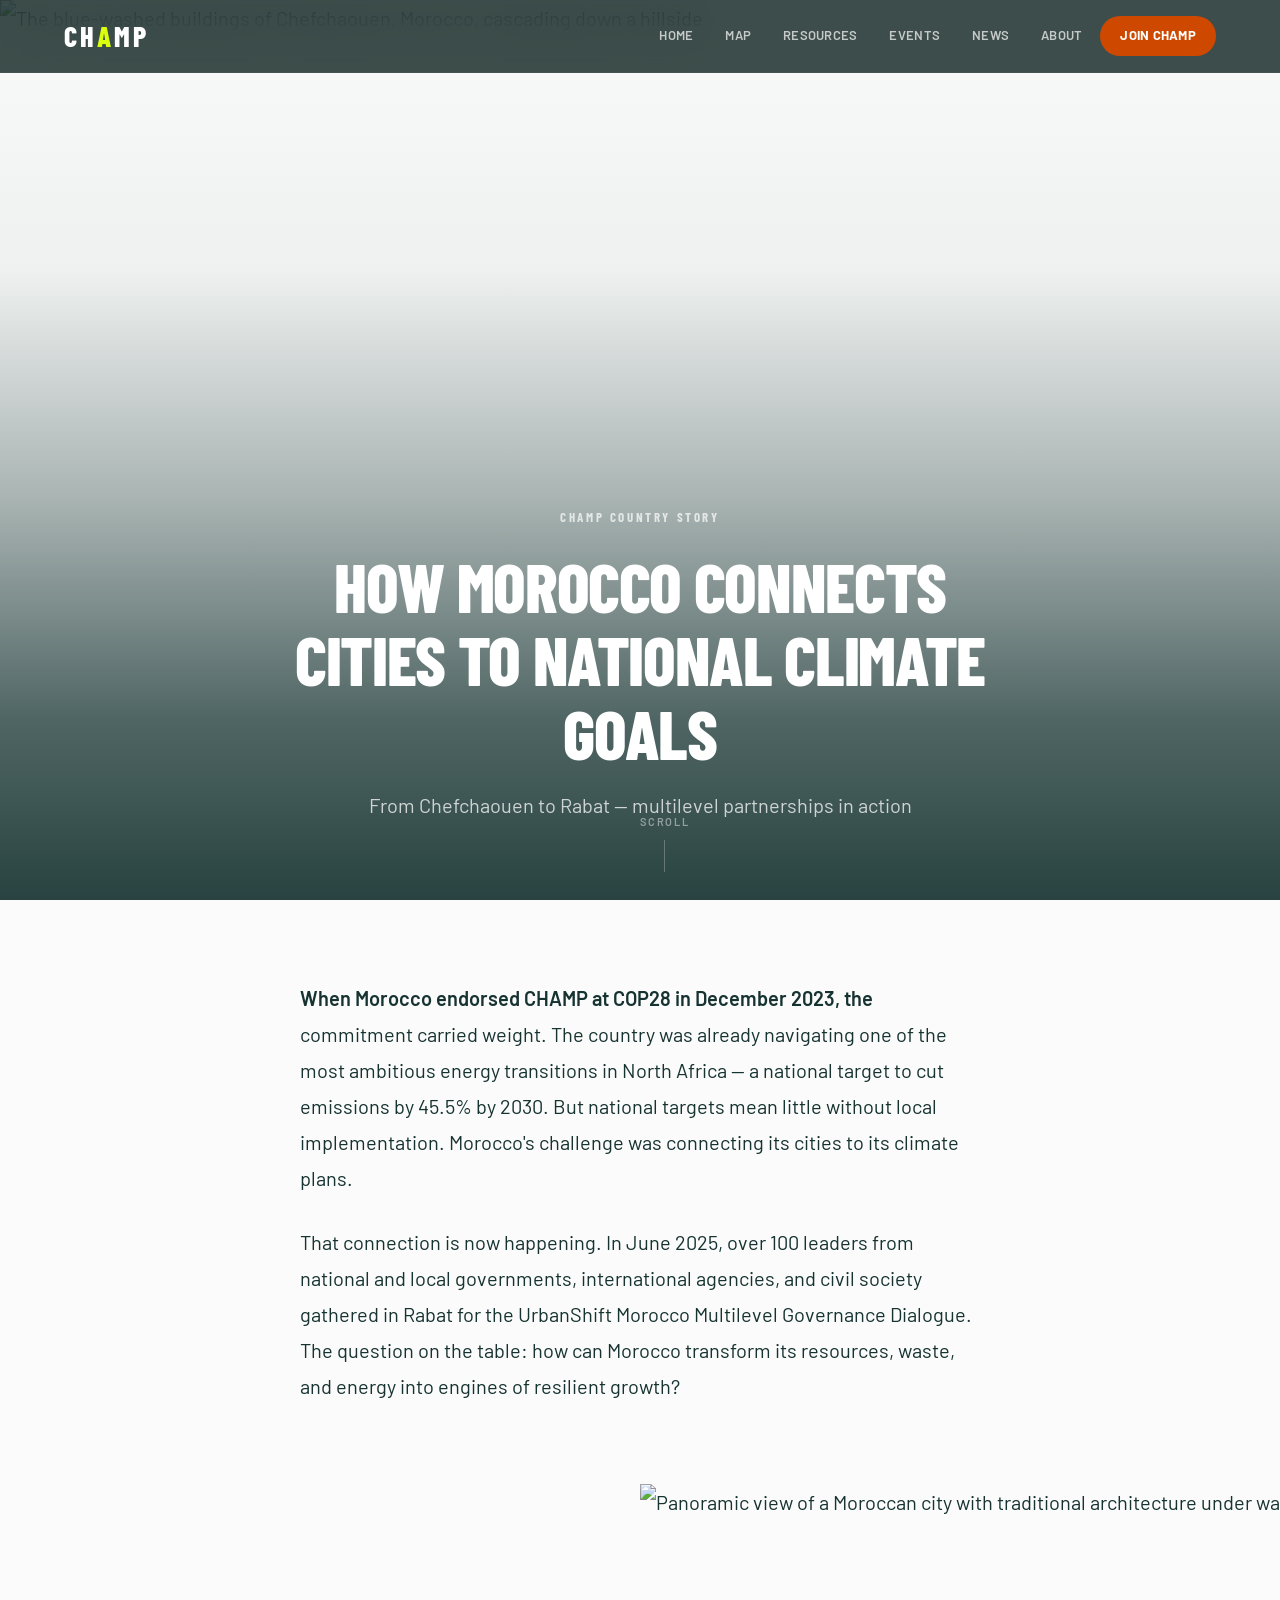
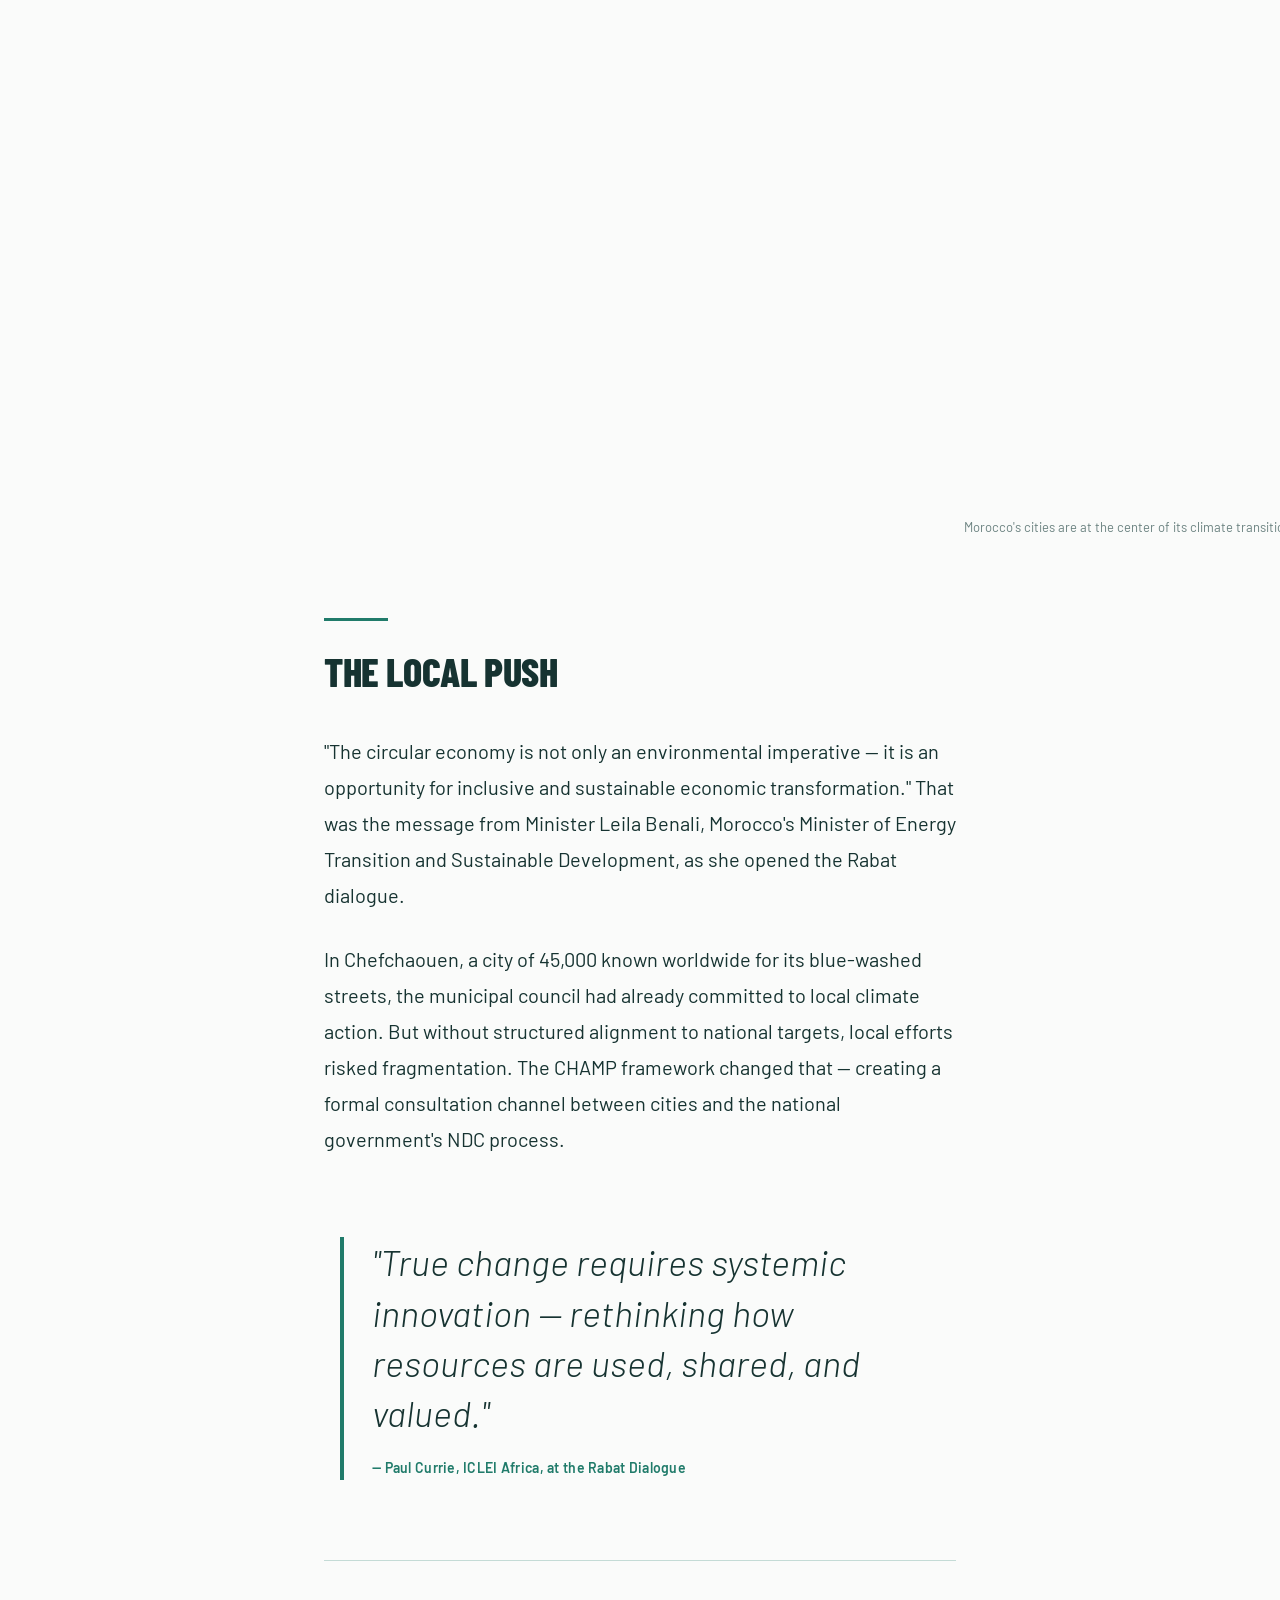
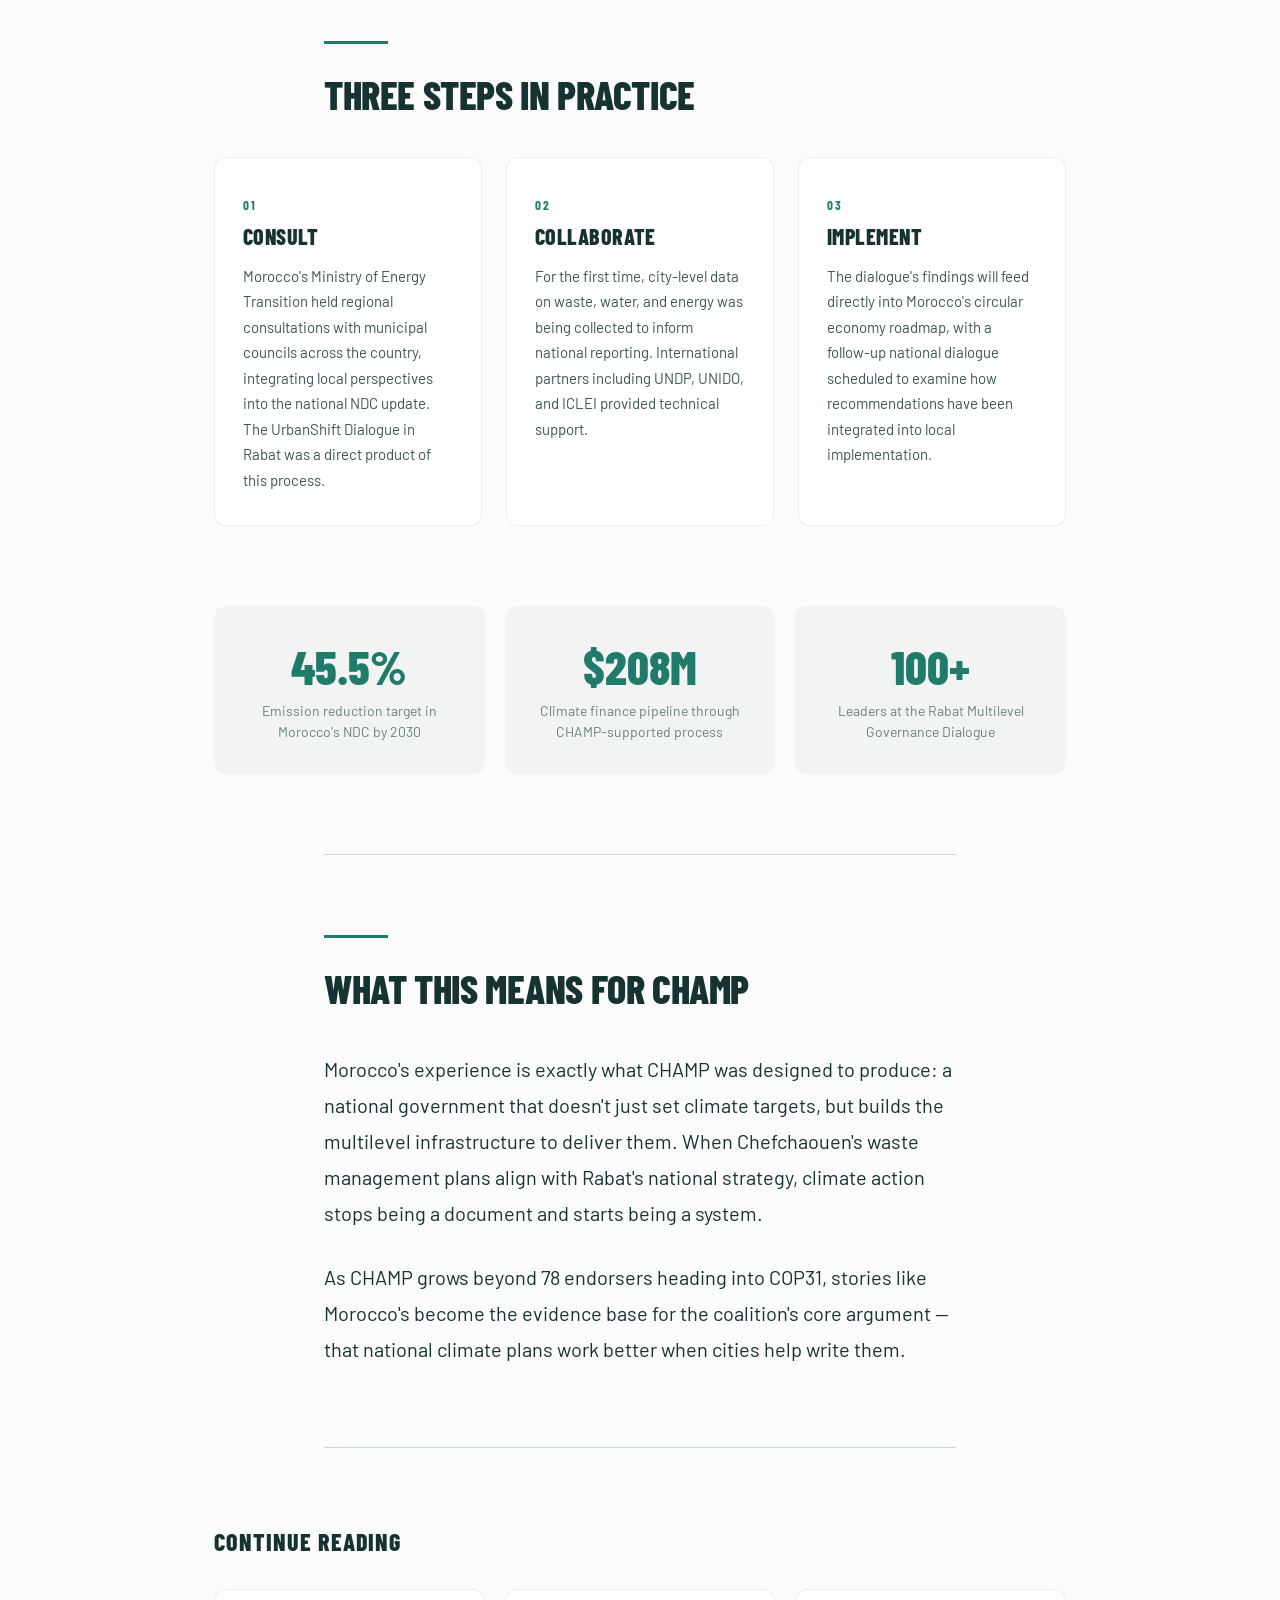
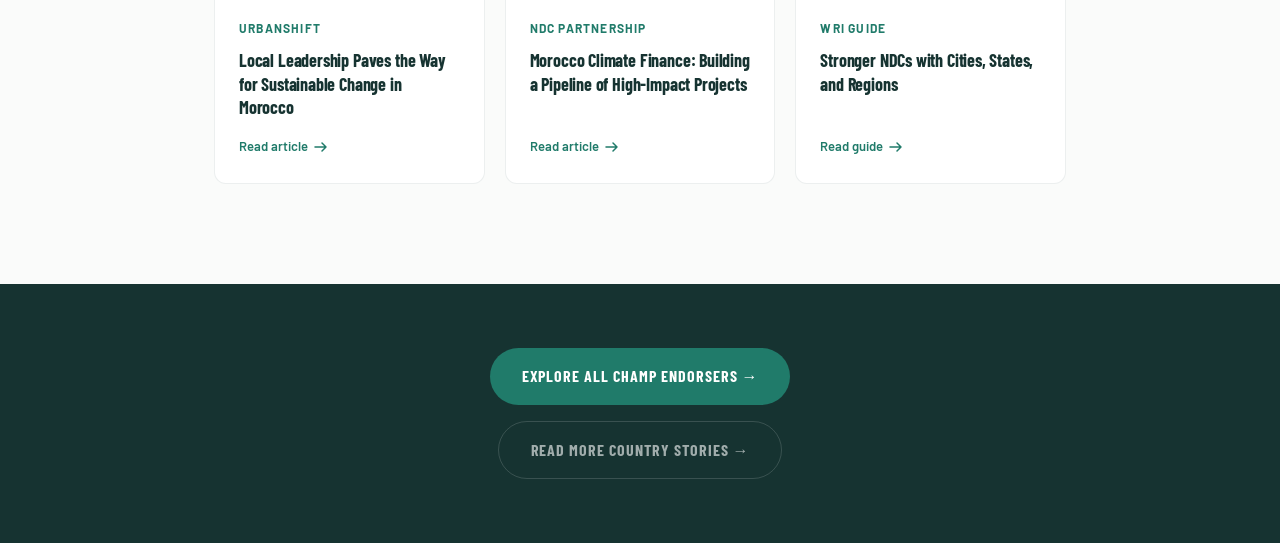
==== commit 25a33d87: "fix: replace hero and breakout images with actual Morocco photos Co-Authored-By: Claude Opus 4.6 <no" ====
--- a/story/morocco.html
+++ b/story/morocco.html
@@ -774,7 +774,7 @@
     <section class="story-hero" aria-label="Story hero">
       <img
         class="story-hero__img"
-        src="https://images.unsplash.com/photo-1553603227-2358aabe821e?w=1920&q=80"
+        src="https://images.unsplash.com/photo-1569383746724-6f1b882b8f46?w=1920&q=80"
         alt="The blue-washed buildings of Chefchaouen, Morocco, cascading down a hillside"
         loading="eager"
       >
@@ -800,7 +800,7 @@
     <figure class="story-breakout reveal" role="img" aria-label="Morocco landscape">
       <img
         class="story-breakout__img"
-        src="https://images.unsplash.com/photo-1489749798305-4fea3ae63d43?w=1920&q=80"
+        src="https://images.unsplash.com/photo-1545071677-03d9bf041f5f?w=1920&q=80"
         alt="Panoramic view of a Moroccan city with traditional architecture under warm sunlight"
         loading="lazy"
       >
--- a/css/styles.css
+++ b/css/styles.css
@@ -1104,6 +1104,40 @@
   color: var(--dark-green);
 }
 
+.sidebar-story-link {
+  display: block;
+  background: rgba(32,123,106,0.08);
+  border: 1px solid rgba(32,123,106,0.15);
+  border-radius: var(--radius-md);
+  padding: 14px 16px;
+  text-decoration: none;
+  transition: background var(--transition-fast), border-color var(--transition-fast), transform var(--transition-fast);
+}
+
+.sidebar-story-link:hover {
+  background: rgba(32,123,106,0.14);
+  border-color: rgba(32,123,106,0.3);
+  transform: translateY(-1px);
+}
+
+.sidebar-story-eyebrow {
+  display: block;
+  font-size: 0.6875rem;
+  font-weight: 700;
+  letter-spacing: 0.12em;
+  text-transform: uppercase;
+  color: var(--teal);
+  margin-bottom: 4px;
+}
+
+.sidebar-story-title {
+  display: block;
+  font-family: var(--font-display);
+  font-size: 0.9375rem;
+  font-weight: 700;
+  color: var(--white);
+}
+
 /* ================================================
    WHAT IS CHAMP (Dark Section)
    ================================================ */
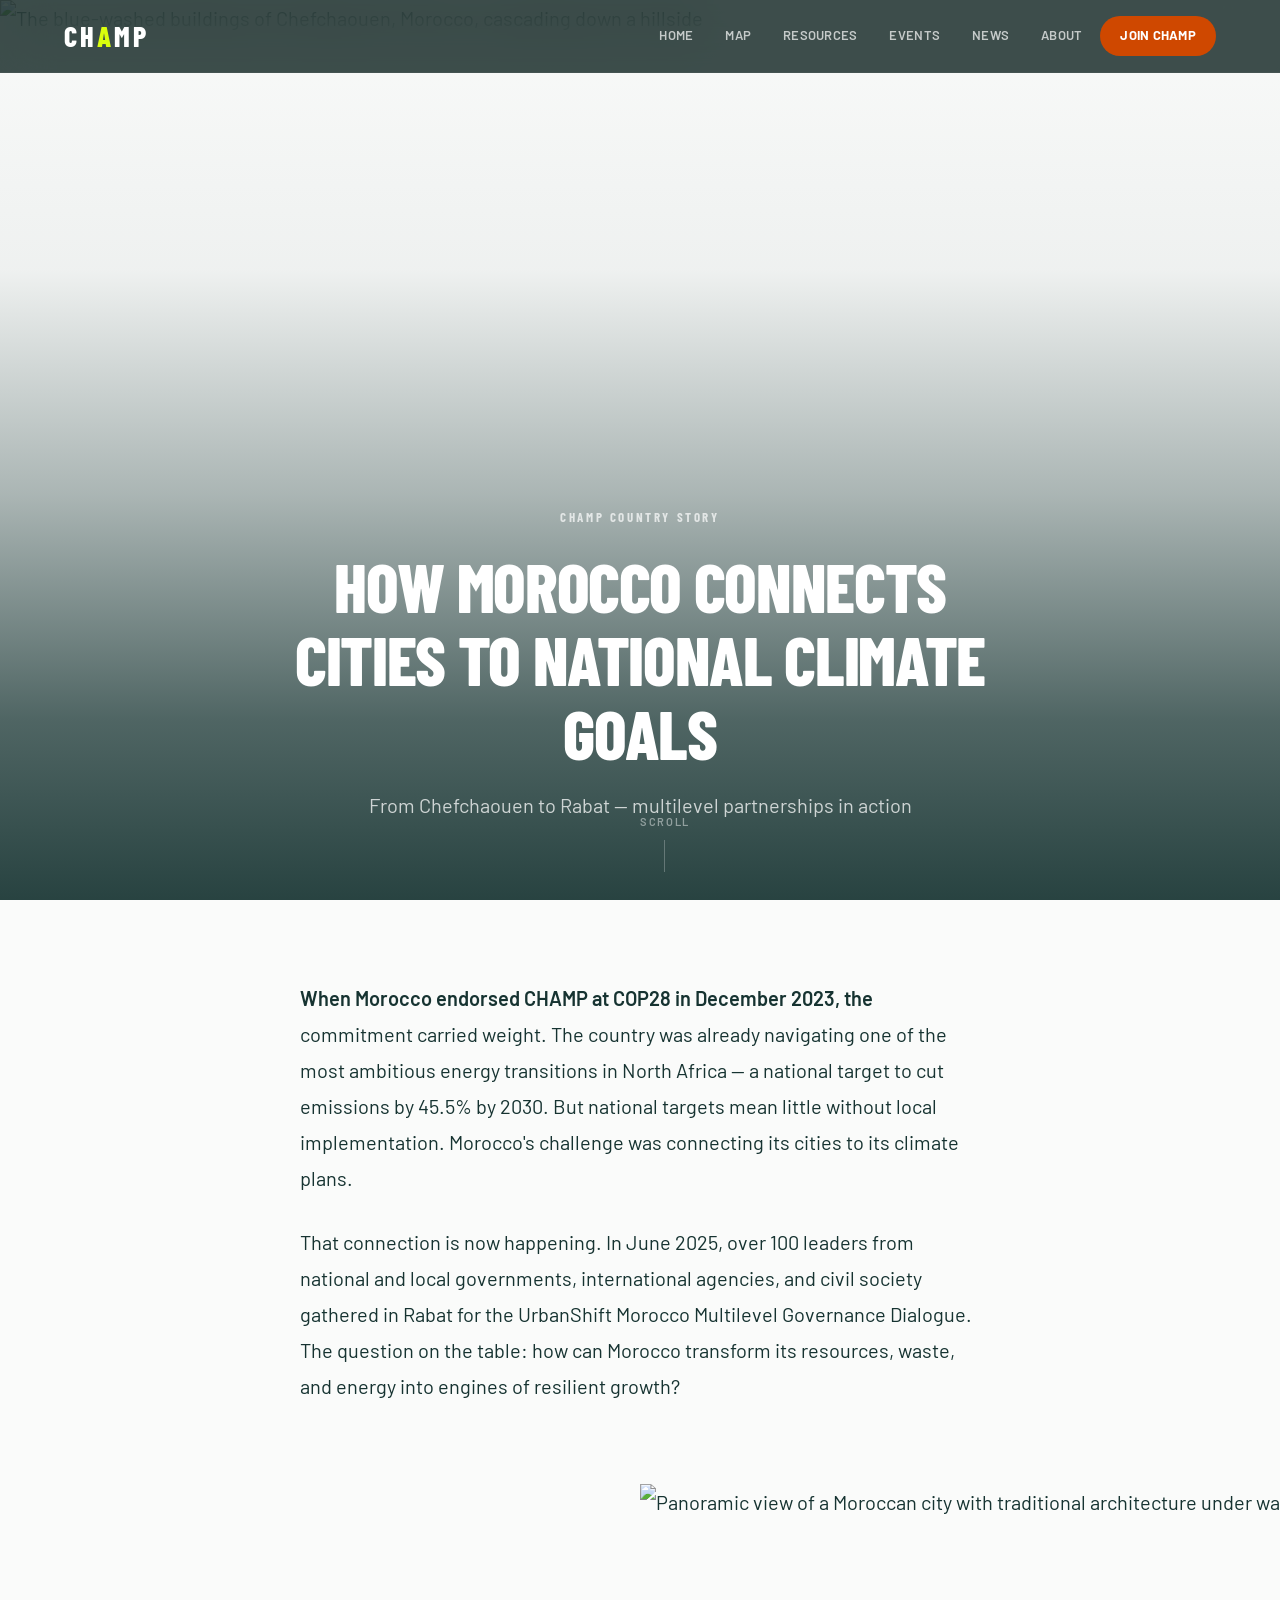
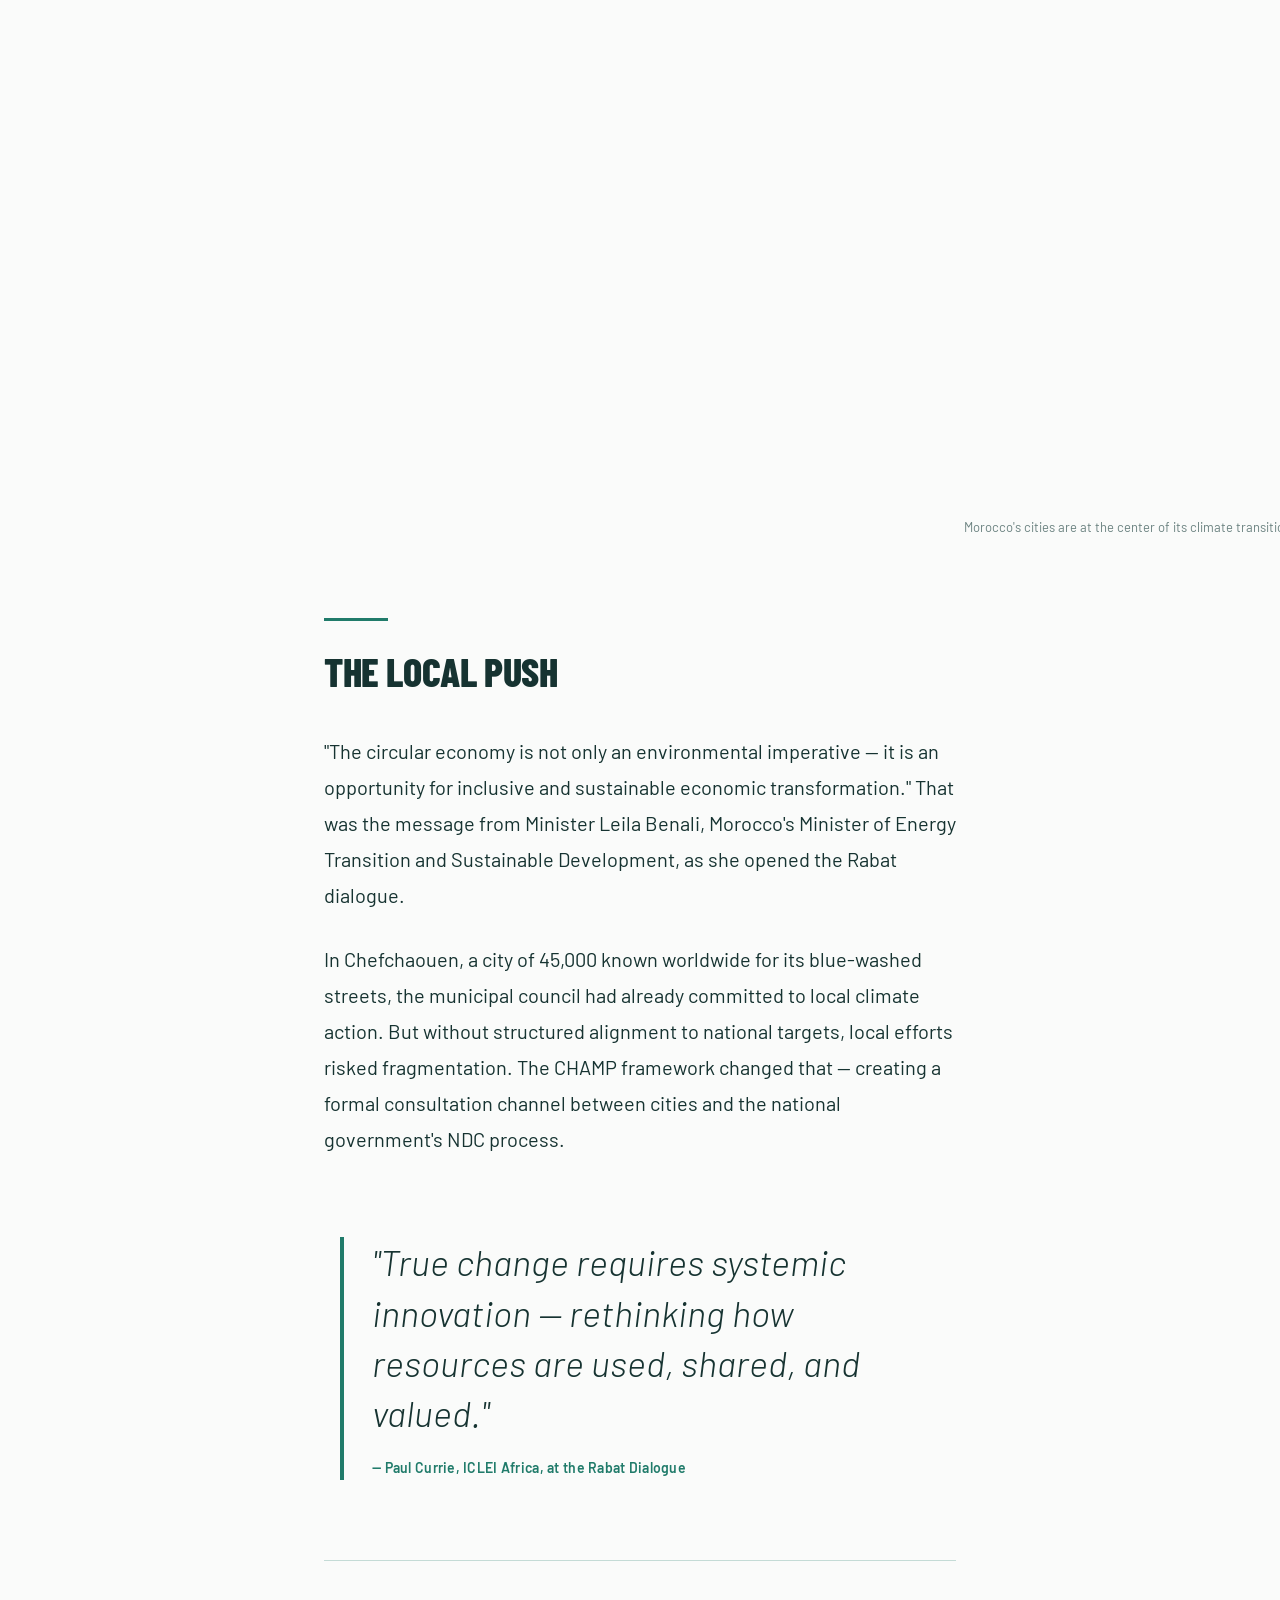
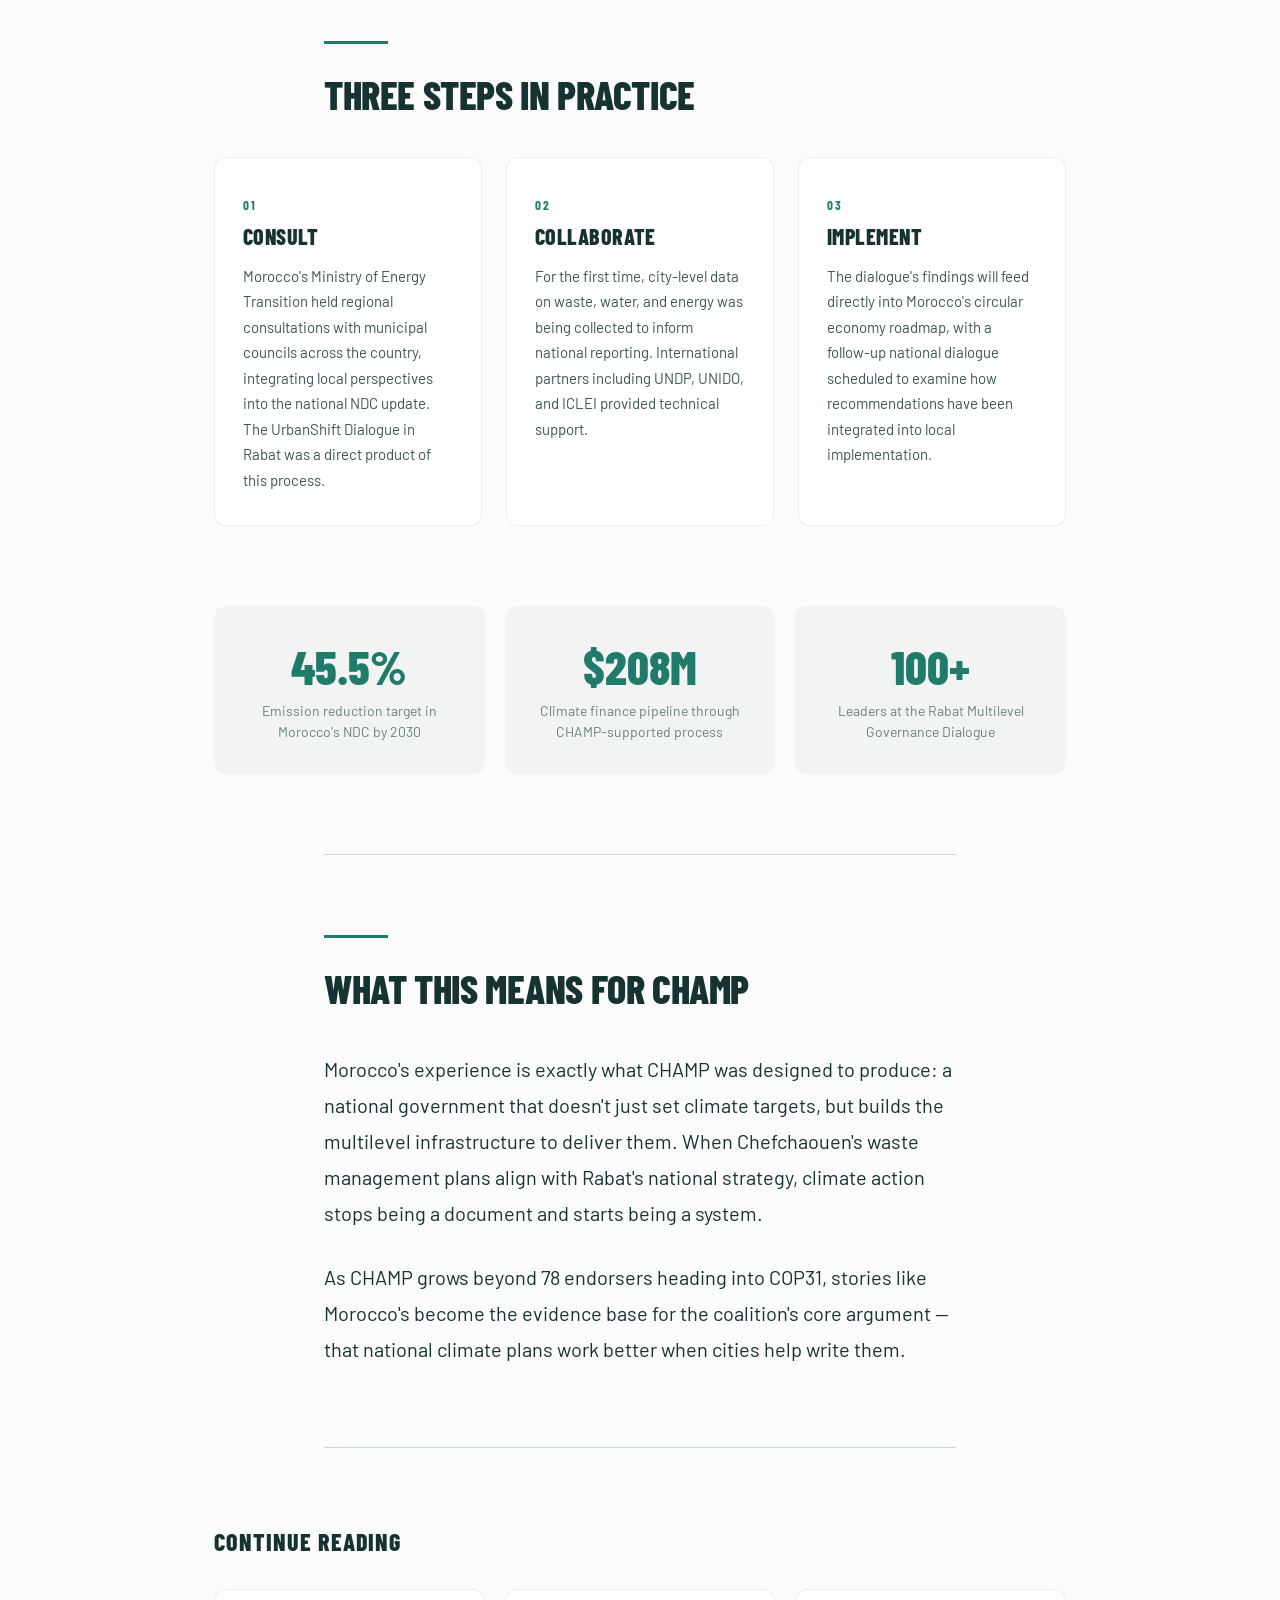
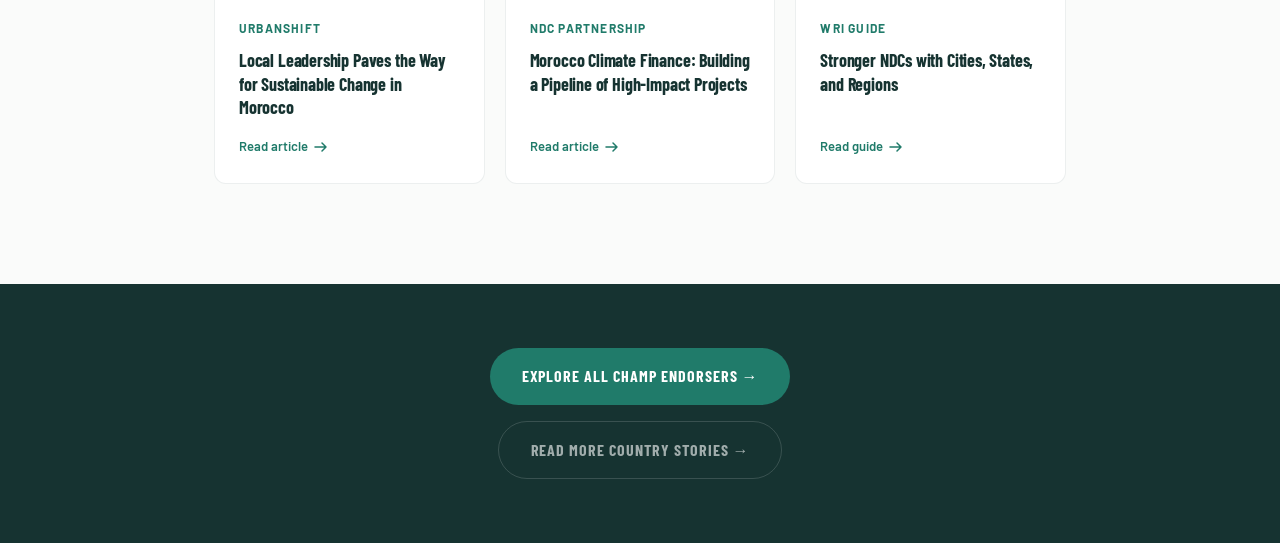
==== commit c5fcb738: "fix: replace broken mid-article image with working Morocco photo Co-Authored-By: Claude Opus 4.6 <no" ====
--- a/story/morocco.html
+++ b/story/morocco.html
@@ -800,7 +800,7 @@
     <figure class="story-breakout reveal" role="img" aria-label="Morocco landscape">
       <img
         class="story-breakout__img"
-        src="https://images.unsplash.com/photo-1545071677-03d9bf041f5f?w=1920&q=80"
+        src="https://images.unsplash.com/photo-1548017544-20d5e3e521a5?w=1920&q=80"
         alt="Panoramic view of a Moroccan city with traditional architecture under warm sunlight"
         loading="lazy"
       >
